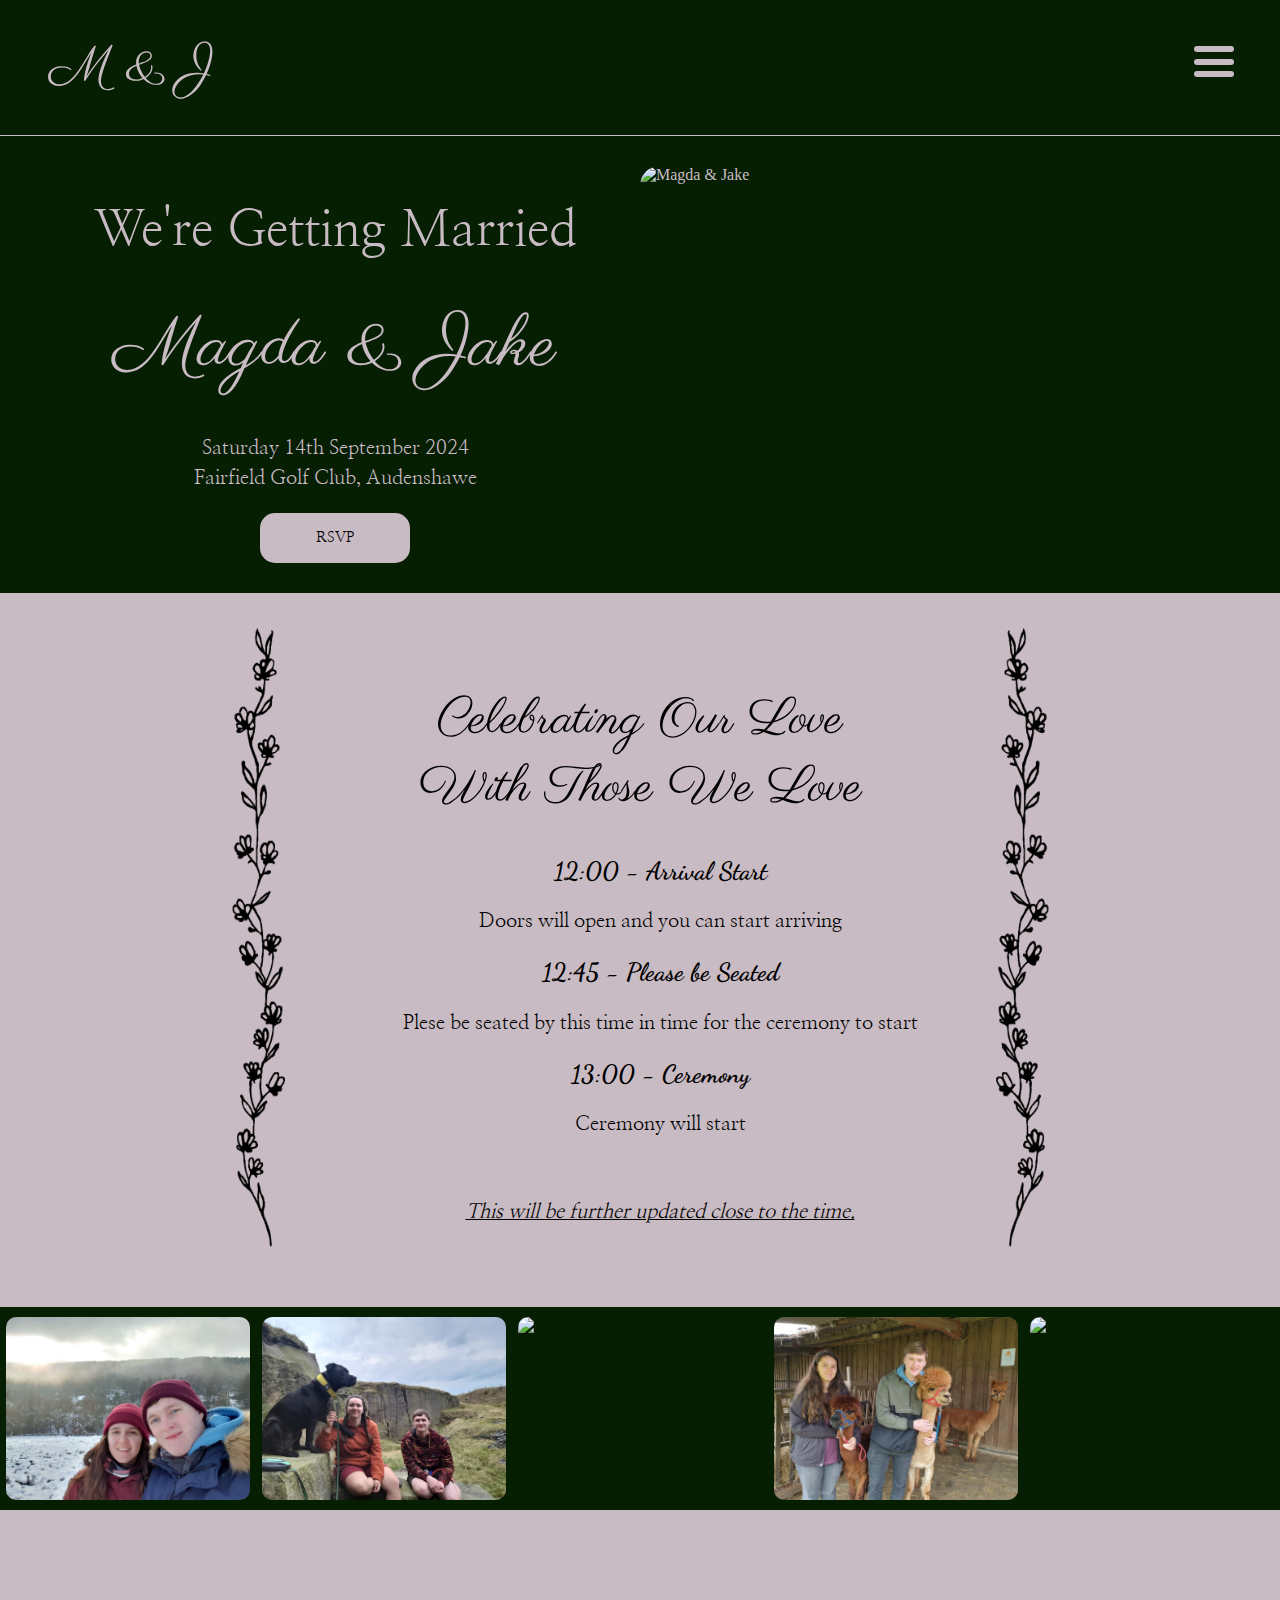
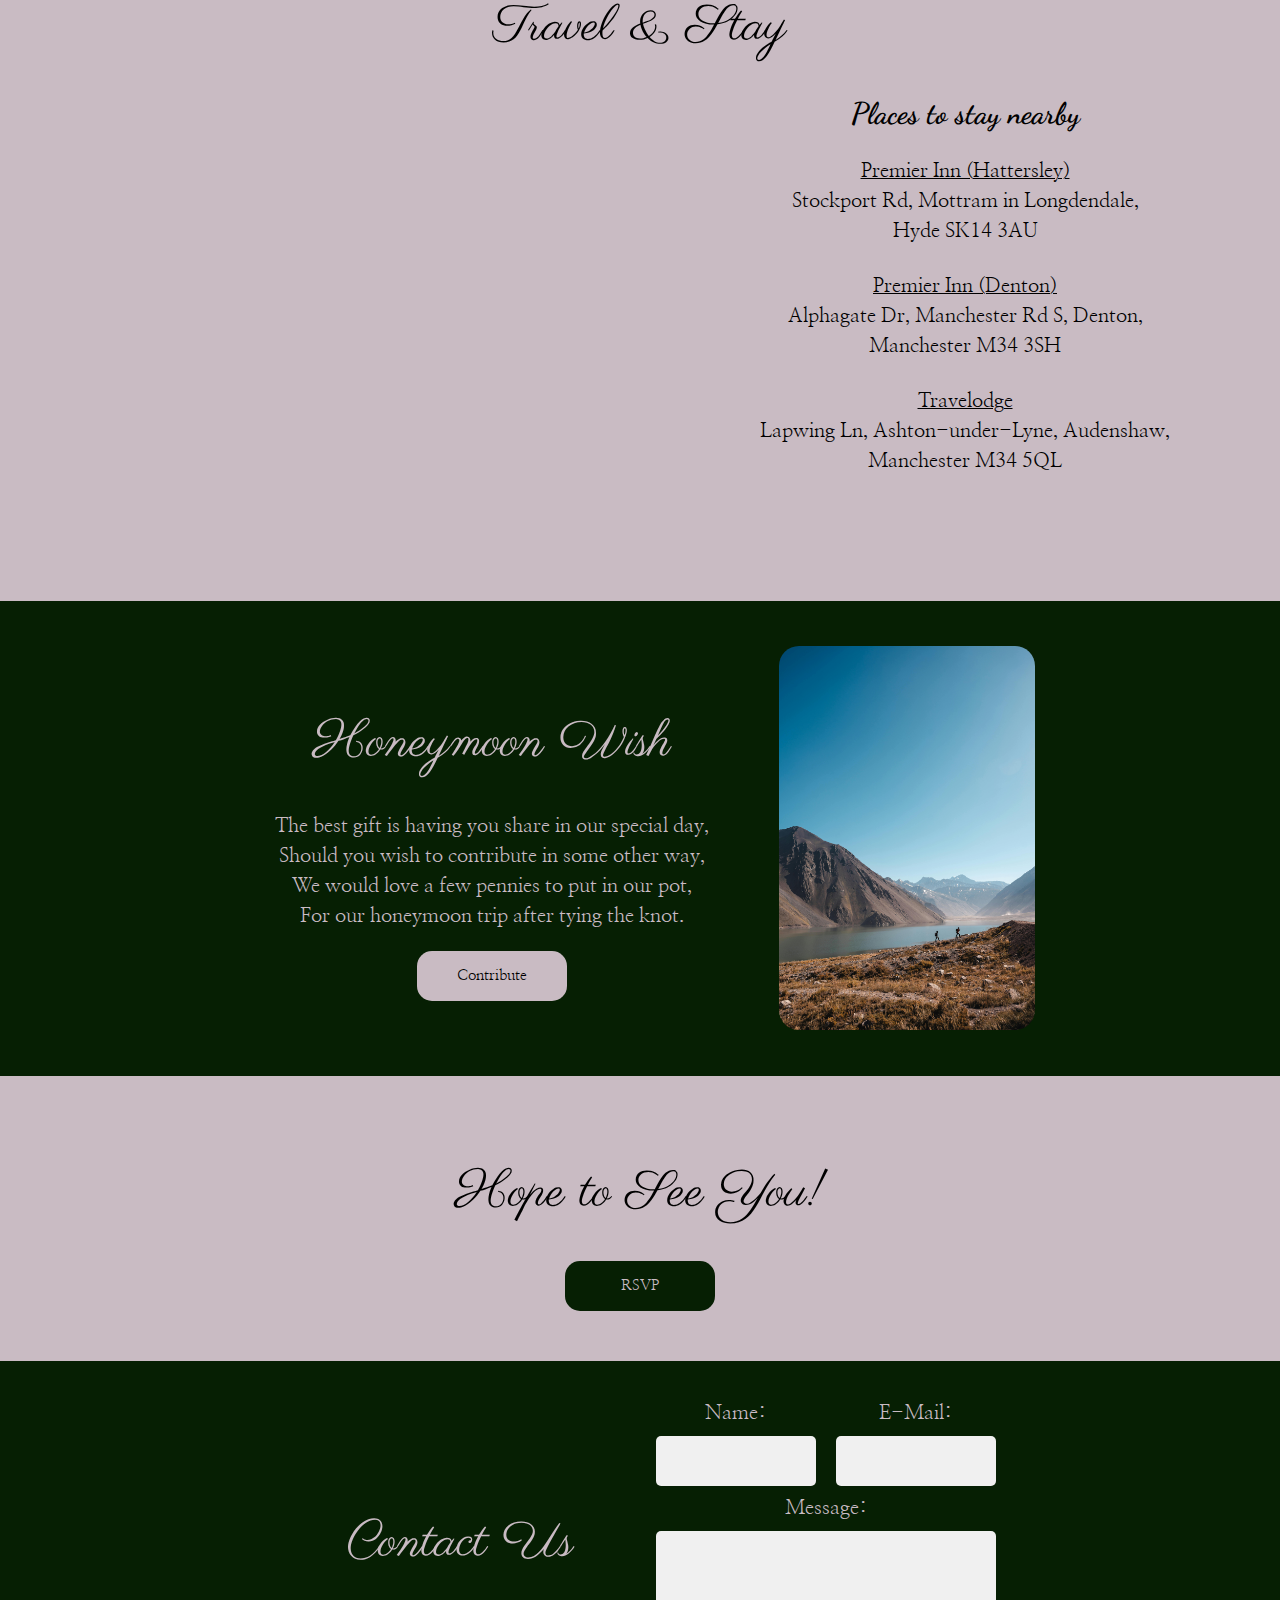
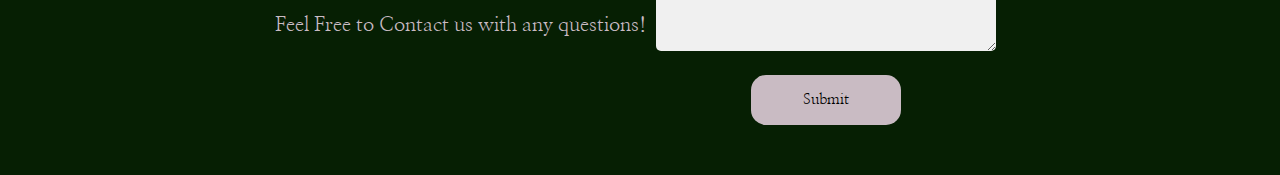
==== index.html @ 618ef354 "updates" ====
<!DOCTYPE html>
<html lang="en">
<head>
    <meta charset="UTF-8">
    <meta name="viewport" content="width=device-width, initial-scale=1.0">
    <link rel="stylesheet" href="style.css">
    <link rel="preconnect" href="https://fonts.googleapis.com">
    <link rel="preconnect" href="https://fonts.gstatic.com" crossorigin>
    <link href="https://fonts.googleapis.com/css2?family=Cinzel:wght@400..900&family=Dancing+Script:wght@400..700&family=Namdhinggo:wght@400;500;600;700;800&family=Nanum+Myeongjo&family=Parisienne&family=Satisfy&display=swap" rel="stylesheet">
    <title>M&J Wedding</title>
</head>
<body>
    <header>
        <h1>M & J</h1>
        
        <div class="menu" id="menu">
            <ul>
                <li> 
                    <a href="./rsvp.html">RSVP</a>
                </li>
                <li>
                    <a href="#OnTheDay">On The Day</a>
                </li>
                <li>
                    <a href="#honeymoon">Honeymoon</a>
                </li>
            </ul>
        </div>

        <nav>
            <div class="hamburger" id="hamburger">
                <span></span>
                <span></span>
                <span></span>
            </div> 
        </nav>

           
        
            
            
        
        
    </header>
    <main>

        <section class="intro" id="intro">
            <div>
                <h1>We're Getting Married</h1>
                <p class="name">Magda & Jake </p> 
                <p class="date">Saturday 14th September 2024<br>
                    Fairfield Golf Club, Audenshawe</p>
                <a class="btn" href="rsvp.html">
                    <button type="button">RSVP</button>
                </a>
            </div>
            <img src="photo/20231111_145725 (1).jpg" alt="Magda & Jake" />
        </section>

        <section class="OnTheDay" id="OnTheDay">
            
            <img src="./photo/Original Banner2 flip.png" alt="magda">
            
            <div class="schedule">

                <h1>
                    Celebrating Our Love<br>
                    With Those We Love
                </h1>

                <ul>
                    <li>
                        <h2>12:00 - Arrival Start</h2>
                        <p>Doors will open and you can start arriving</p>
                    </li>
                    <li>
                        <h2>12:45 - Please be Seated</h2>
                        <p>Plese be seated by this time in time for the ceremony to start</p>
                    </li>
                    <li>
                        <h2>13:00 - Ceremony</h2>
                        <p>Ceremony will start</p>
                    </li>
                    <br>
                    <li>
                        <p class="updates">This will be further updated close to the time.</p>
                    </li>
                    <!--
                    <li>
                        <h2>13:30 - Cocktail Hour</h2>
                        <p>place Holder</p>
                    </li>
                    <li>
                        <h2>15:00 - Meal</h2>
                        <p>place Holder</p>
                    </li>
                    <li>
                        <h2>18:00 - Reception</h2>
                        <p>place Holder</p>
                    </li>
                    -->
                </ul>
            </div>

            <img src="./photo/Original Banner2.png" alt="magda">
            
        </section>

        <section class="photo">
            <img src="photo/129648596_707522679951409_1939949021988917792_n.jpg">
            <img src="photo/IMG-20220911-WA0056.jpg">
            <img src="photo/20230211_144955.jpg">
            <img src="photo/116706539_978535975909165_1434733152559984177_n.jpg">
            <img src="photo/20230302_145817.jpg">
        </section>

        <section class="travel" id="travel">
            <h1>Travel & Stay</h1>

            <div class="map">
            <iframe src="https://www.google.com/maps/embed?pb=!1m18!1m12!1m3!1d2374.948780805473!2d-2.1449234229262384!3d53.46937546551049!2m3!1f0!2f0!3f0!3m2!1i1024!2i768!4f13.1!3m3!1m2!1s0x487bb696ee8b7b63%3A0x19114eab54283dfc!2sFairfield%20Golf%20club!5e0!3m2!1sen!2suk!4v1705870264368!5m2!1sen!2suk" width="600px" height="450px" style="border:0;" allowfullscreen="" loading="lazy" referrerpolicy="no-referrer-when-downgrade"></iframe>
            </div>

            <div class="stay">
                <h2>Places to stay nearby</h2>

                <p class="hotel">Premier Inn (Hattersley)</p>
                <p> 
                    Stockport Rd, Mottram in Longdendale, 
                    <br>Hyde SK14 3AU
                </p>

                <p class="hotel">Premier Inn (Denton)</p>
                <p>
                    Alphagate Dr, Manchester Rd S, Denton, 
                    <br>Manchester M34 3SH
                </p>

                <p class="hotel">Travelodge</p>
                <p>
                    Lapwing Ln, Ashton-under-Lyne, Audenshaw, 
                    <br>Manchester M34 5QL
                </p>
            </div>
        </section>

        <section class="honeymoon" id="honeymoon">
            <div>
                <h1>Honeymoon Wish</h1>
                <p>
                    The best gift is having you share in our special day,<br>

                    Should you wish to contribute in some other way,<br>
                    
                    We would love a few pennies to put in our pot,<br>
                    
                    For our honeymoon trip after tying the knot.
                </p>
                <a class="btn" href="https://prezola.com/wishlists/10293118" target="_blank">
                    <button >Contribute</button>
                </a>
            </div>

            <img src="photo/honeymoon.jpg">
        </section>

        <section class="rsvp" id="rsvp">
            <h1>Hope to See You!</h1>
            <a class="rsvp-btn" href="rsvp.html">
                <button type="button">RSVP</button>
            </a>
        </section>
    </main>
    <footer>
        <div>
            <h1>Contact Us</h1>
            <p>
                Feel Free to Contact us with any questions!
            </p>
            
        </div>
        <div class="contact">
            <form id="form">
                <div class="name-email">

                    <div>
                        <label>Name: </label>
                        <br>
                        <input class="footerInput" type="text" id="name" name="Name">
                    </div>
                    
                    <div>
                        <label>E-Mail: </label>
                        <br>
                        <input class="footerInput" type="text" id="email" name="E-Mail">
                    </div>
                    
                </div>
                
                <div class="message">
                    <label>Message: </label>
                    <br>
                    <textarea id="questions" name="Questions"></textarea>
                </div>

                <div class="footer-submit">
                    <input class="submit" type="submit" value="Submit" id="submit" />
                </div>

            </form>
        </div>
        
    </footer>

    <script src="./main.js"></script>

    

</body>
</html>
---- style.css ----
html {
    background-color: #061F03;
    color: #c9bbc3;
}

body {
    flex-direction: column;
    margin: 0;
}

h1 {
    font-size: 50px;
    font-family:  "Parisienne", cursive;
    font-weight: 400;
    font-style: normal;
}


h2 {
    font-size: 25px;
    font-family: "Dancing Script", cursive;
    font-optical-sizing: auto;
    font-weight: <weight>;
    font-style: normal;
}

p, label {
    font-size: 20px;
    font-family: "Nanum Myeongjo", serif;
    font-weight: 400;
    font-style: normal;
}

p {
    line-height: 30px;
}

/* ~~~~~~ Button ~~~~~~ */

.btn button, .submit:link {
    background-color: #c9bbc3;
    color: black;
    font-size: 15px;
    padding: 10px 30px;
    border-radius: 15px;
    border: none;
    width: 150px;
    height: 50px;
    font-family: "Nanum Myeongjo", serif;
    font-weight: 400;
    font-style: normal;
    
}

.btn button:hover, .submit:hover {
    padding: 13px 33px;
    font-size: 18px;
    border:1px solid #c9bbc3;
    background-color: #061F03;
    color: #c9bbc3;
    font-weight: bold;
}

.submit {
    font-family: "Nanum Myeongjo", serif;
    font-weight: 400;
    font-style: normal;
    font-size: 15px;
}

.btn button:active, .submit:active {
    font-size: 15px;
    border: 2px solid #c9bbc3;
}

.rsvp-btn button {
    background-color: #061F03;
    color: #c9bbc3;
    font-size: 15px;
    padding: 10px 30px;
    border-radius: 15px;
    border: none;
    width: 150px;
    height: 50px;
    font-family: "Nanum Myeongjo", serif;
    font-weight: 400;
    font-style: normal;
}

.rsvp-btn button:hover {
    padding: 13px 33px;
    font-size: 18px;
    border:1px solid #061F03;
    background-color: #c9bbc3;
    color: #061F03;
    font-weight: bold;
}

.rsvp-btn button:active {
    font-size: 15px;
    border: 2px solid #061F03;
}


.sub {
    text-align: center;
    font-size: 15px;
    font-family: "Nanum Myeongjo", serif;
    font-weight: 400;
    font-style: normal;
}

.submit {
    background-color: #c9bbc3;
    border-radius: 15px;
   
}


/* ~~~~~~ nav bar ~~~~~~*/

header {
    display: flex;
    justify-content: space-between;
    align-items: baseline;
    border-bottom: 1px solid #c9bbc3;
}

header h1 {
   text-align: left; 
   padding-left: 50px;
   font-family:  "Parisienne", cursive;
   font-weight: 400;
   font-style: normal;
}

.menu {
    background-color: #c9bbc3;
    border: 1px solid #061F03;
    height: 100%;
    width: 100%;
    max-width: 350px;
    position: fixed;
    top: 0;
    right: -450px;
    display: flex;
    flex-direction: column;
    justify-content: center;
    align-items: center;
    text-align: center;
    transition: 0.3s;
}

.menu a {
    text-decoration: none;
    color: #061F03;
    line-height: 50px;
    font-size: 20px;
}

.menu a:hover{
    font-size: 30px;
}

.menu a:active{
    font-size: 30px;
    color: #16700c;
}

.menu.active {
    right: 0;
}

nav {
    padding: 1rem;
    display: flex;
    background-color: #061F03;
}

.hamburger {
    height: 50px;
    width: 40px;
    
    position: relative;
    margin-right: 30px;
}

.hamburger span {
    height: 6px;
    width: 100%;
    background-color: #c9bbc3;
    border-radius: 25px;
    position: absolute;
    top: 50%;
    left: 50%;
    transform: translate(-50%, -50%);
    transition: 0.3s;
    margin-top: 7px;
}

.hamburger span:nth-child(1) {
    top: 25%;
}

.hamburger span:nth-child(3) {
    top: 75%;
}

.hamburger.active span:nth-child(1) {
    top: 50%;
    transform: translate(-50%, -50%) rotate(45deg);
    background-color: #061F03;
}

.hamburger.active span:nth-child(2) {
    opacity: 0;
}

.hamburger.active span:nth-child(3) {
    top: 50%;
    transform: translate(-50%, -50%) rotate(-45deg);
    background-color: #061F03;
}



/* ~~~~~~ Intro ~~~~~~ */

.intro {
    display: flex;
    justify-content: flex-start;
    flex-direction: row;
    flex-wrap: wrap;
    margin: auto;
    padding: 30px;   
}

.intro div{
    margin: auto;
    align-items: center;
    font-family: "Namdhinggo", serif;
  font-weight: 400;
  font-style: normal;
}

.intro h1 {
    text-align: center;
    font-family: "Nanum Myeongjo", serif;
    font-weight: 400;
    font-style: normal;
}

.name {
    font-size: 70px;
    text-align: center;
    font-family:  "Parisienne", cursive;
    font-weight: 400;
    font-style: normal;
}

.intro .date {
    text-align: center;
    font-size: 20px;
}

.intro button {
    margin: 0 auto;
    display: block;
    
}

.intro a {
    text-decoration: none;
}

.intro img {
    width: 50%;
    float: right;
    border-radius: 20px;
}

@media only screen and (max-width: 1100px) {
    .intro h1 {
        font-size: 25px;
    }

    .name {
        font-size: 40px;
    }

    .intro button {
        margin: 0 auto;
        display: block;
    }

    .intro img {
        margin-top: 30px ;
        width: 100%;
        height: auto;
    }
}

/* ~~~~~~ On the day ~~~~~~*/



.OnTheDay {
    background-color:#c9bbc3; 
    color: black;
    justify-content: center;
    display: flex;  
    flex-direction: row;
    flex-wrap: wrap;
    padding: 30px;
}

.schedule{
    padding: 30px;
    text-align: center;
    
}

.OnTheDay img{
    text-align: center;
    width: 5%;
    height: auto;
    Margin: 0px 40px;
}


.schedule ul{
    list-style-type: none;
}

.updates {
    font-style: italic;
    text-decoration: underline 1px;
}

@media only screen and (max-width: 1100px) {
    .OnTheDay {
        justify-content: center;
    }

    .OnTheDay h1 {
        font-size: 30px;
        text-align: center; 
    }

    .schedule h2 {
        font-size: 20px;
    }
    
    .OnTheDay img {
        width: 50%;
        height: auto;
        margin: 0 auto;
        display: block;
    }
}

/* ~~~~~~ Photos ~~~~~~*/
.photo {
    justify-content: space-around;
    display: flex;
    flex-direction: row;
}

.photo img {
    width: 19%;
    margin: 10px 0px;
    border-radius: 10px;
}

/* ~~~~~~ Travel & Stay ~~~~~~*/

.travel {
    justify-content: center;
    display: flex;
    flex-direction: row;
    flex-wrap: wrap;
    background-color: #c9bbc3;
    color: black;
    padding: 50px 50px 100px 50px;
    text-align: center;
}

.travel h1 {
    width: 100%;
}

.travel h2 {
    font-size: 30px;
    align-items: center;
    margin: 0px 0px 25px 0px;
}

.travel p {
    margin: 0px 0px 25px 0px;
}

p.hotel {
    text-decoration: underline 1px;
    margin: 20px 0px 0px 0px;
}

.travel iframe {
    height: 100%;
    margin-right: 50px;
    border-radius: 20px;
}

@media only screen and (max-width: 700px) {
    .travel h1{
        font-size: 30px;
    }
    
    .travel iframe {
        width: 250px;
        height: 250px;
        margin: 0 auto;
        display: block;
    }
}

/* ~~~~~~ Honeymoon ~~~~~~*/

.honeymoon {
    justify-content: center;
    display: flex;
    flex-direction: row;
    flex-wrap: wrap;
    align-items: center;
    padding: 25px 0px;
}

.honeymoon div{ 
    text-align: center;
    margin: 50px;
}

.honeymoon img {
    align-items: center;
    width:20%; 
    margin: 10px 20px;
    border-radius: 20px;
}

@media only screen and (max-width: 700px) {
    .honeymoon div {
        margin: 25px;
    }
    
    .honeymoon h1{
        font-size: 30px;
    }

    .honeymoon p {
        font-size: 16px;
    }

    .honeymoon img {
        margin: 0 auto;
        display: block;
        width: 50%;
        margin-bottom: 20px;
    }
}


/* ~~~~~~ RSVP ~~~~~~*/

.rsvp {
    background-color:#c9bbc3;
    color: black;
    padding: 50px;
    text-align: center; 
}

@media only screen and (max-width: 700px){
    .rsvp h1 {
        font-size: 30px;
    }
}

/* ~~~~~~ Footer ~~~~~~ */

 footer {
    justify-content: center;
    display: flex;
    flex-direction: row;
    flex-wrap: wrap;
    align-items: center;
    margin: 30px;
    padding: 10px;
    text-align: center;
 }

.name-email {
    justify-content: center;
    display: flex;
    flex-direction: row;
    flex-wrap: wrap;
    align-items: center;   
}


#name, #email {
    
    padding: 0px 0px 0px 10px;
}

#questions {
    width: 320px;
    height: 100px;
}

 .rsvp-footer {
    border-top: 1px solid #c9bbc3;
    margin-top: 20px;
 }
/* ~~~~~~~~~~~~~~~ RSVP Page ~~~~~~~~~~~~~~~ */

.rsvp-page {
    justify-content: center;
    display: flex;
    align-items: center;
}

.home {
    text-decoration: none;
    color: #c9bbc3;
    font-size: 30px;
    margin-right: 60px;
    font-family: "Nanum Myeongjo", serif;
    font-weight: 400;
    font-style: normal;
}

.home:hover {
    color: #c9bbc3;
    font-size: 33px;
    font-weight: bold;
}

.home:active {
    color: #c59eb4;
    font-size: 33px;
}

.rsvp-form {
    justify-content: center;
    display: flex;
    align-items: center;
    text-align: center;
}

label {
    margin: 10px;
}

input, select, textarea {
    background-color: #f0f0f0;
    color: black;
    padding: 0px 10px;
    border-radius: 5px;
    border: none;
    margin: 10px;
    width: 150px;
    height: 50px;
}

textarea {
    padding: 10px 10px;
}

.input, textarea {
    width: 200px;
}

@media only screen and (max-width: 700px) {
    .rsvp-page {
        text-align: center;
    }

    .rsvp-form {
        text-align: center;
    }
}
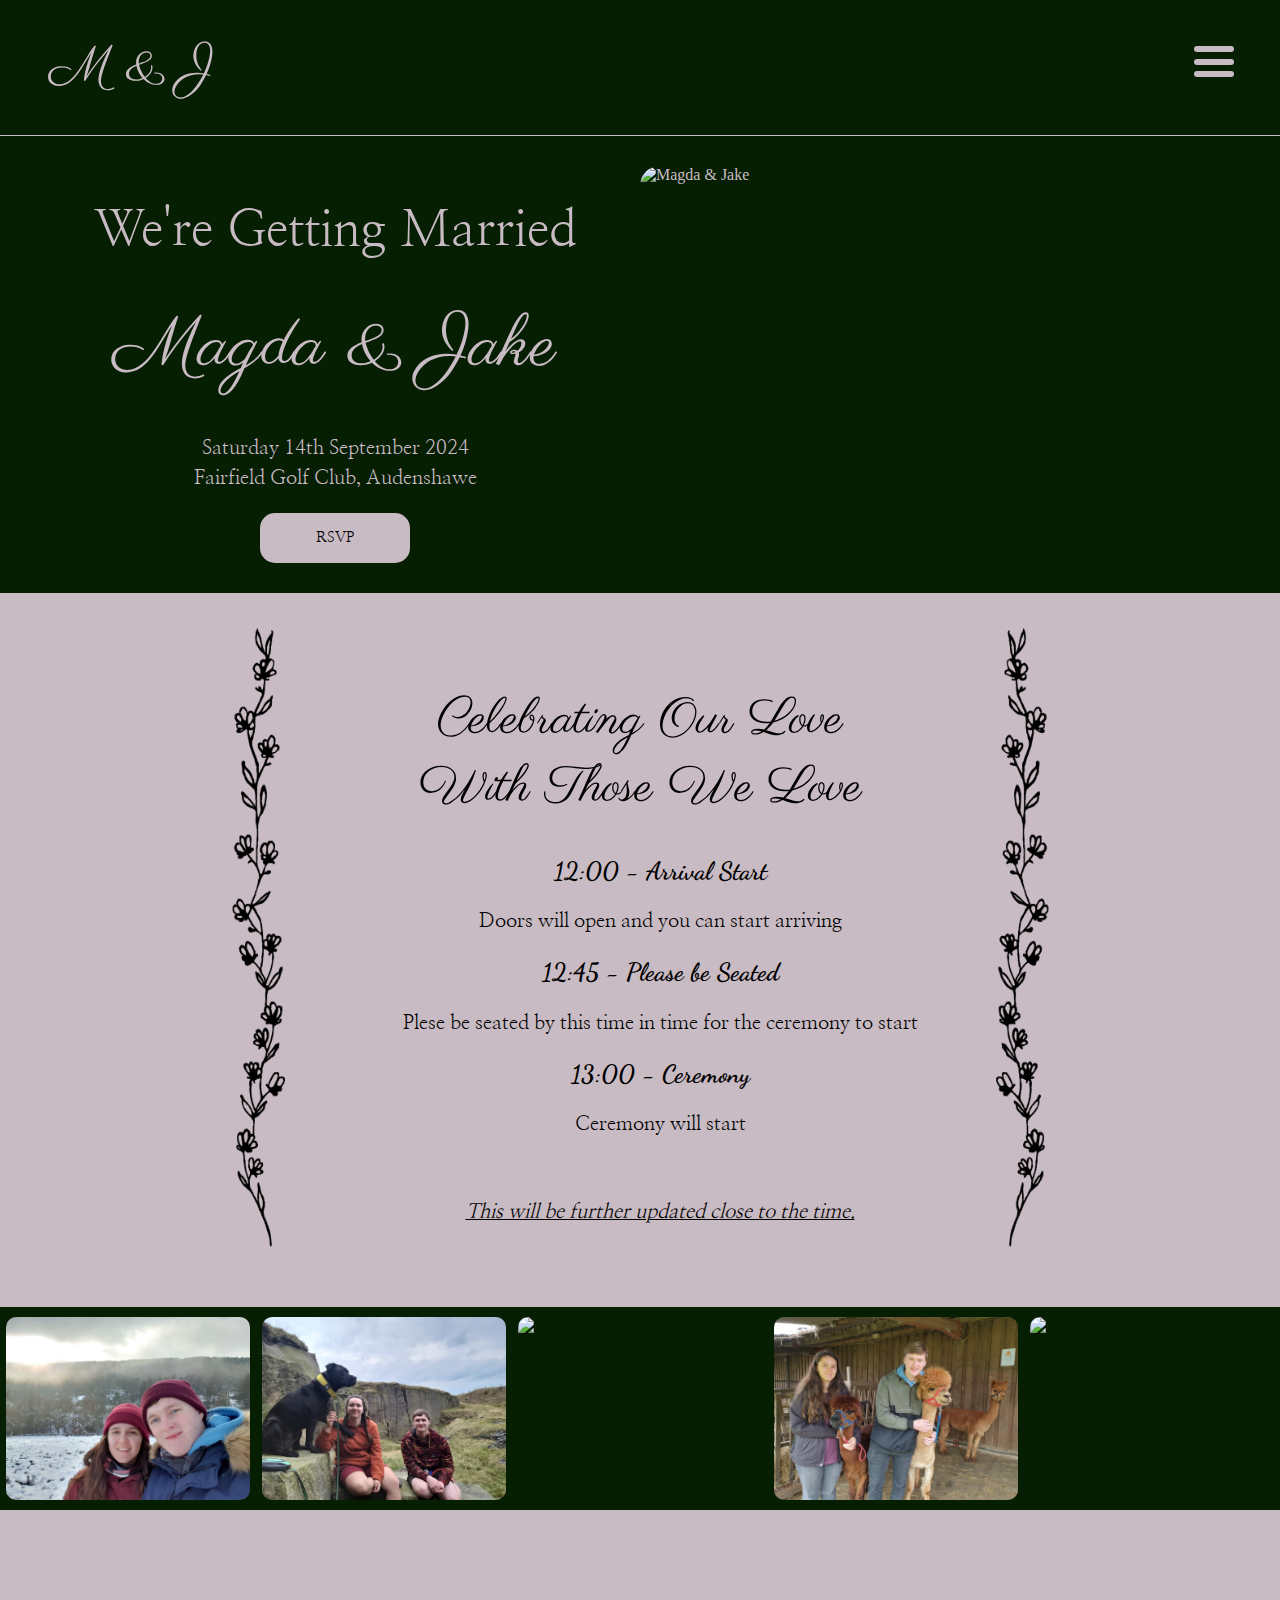
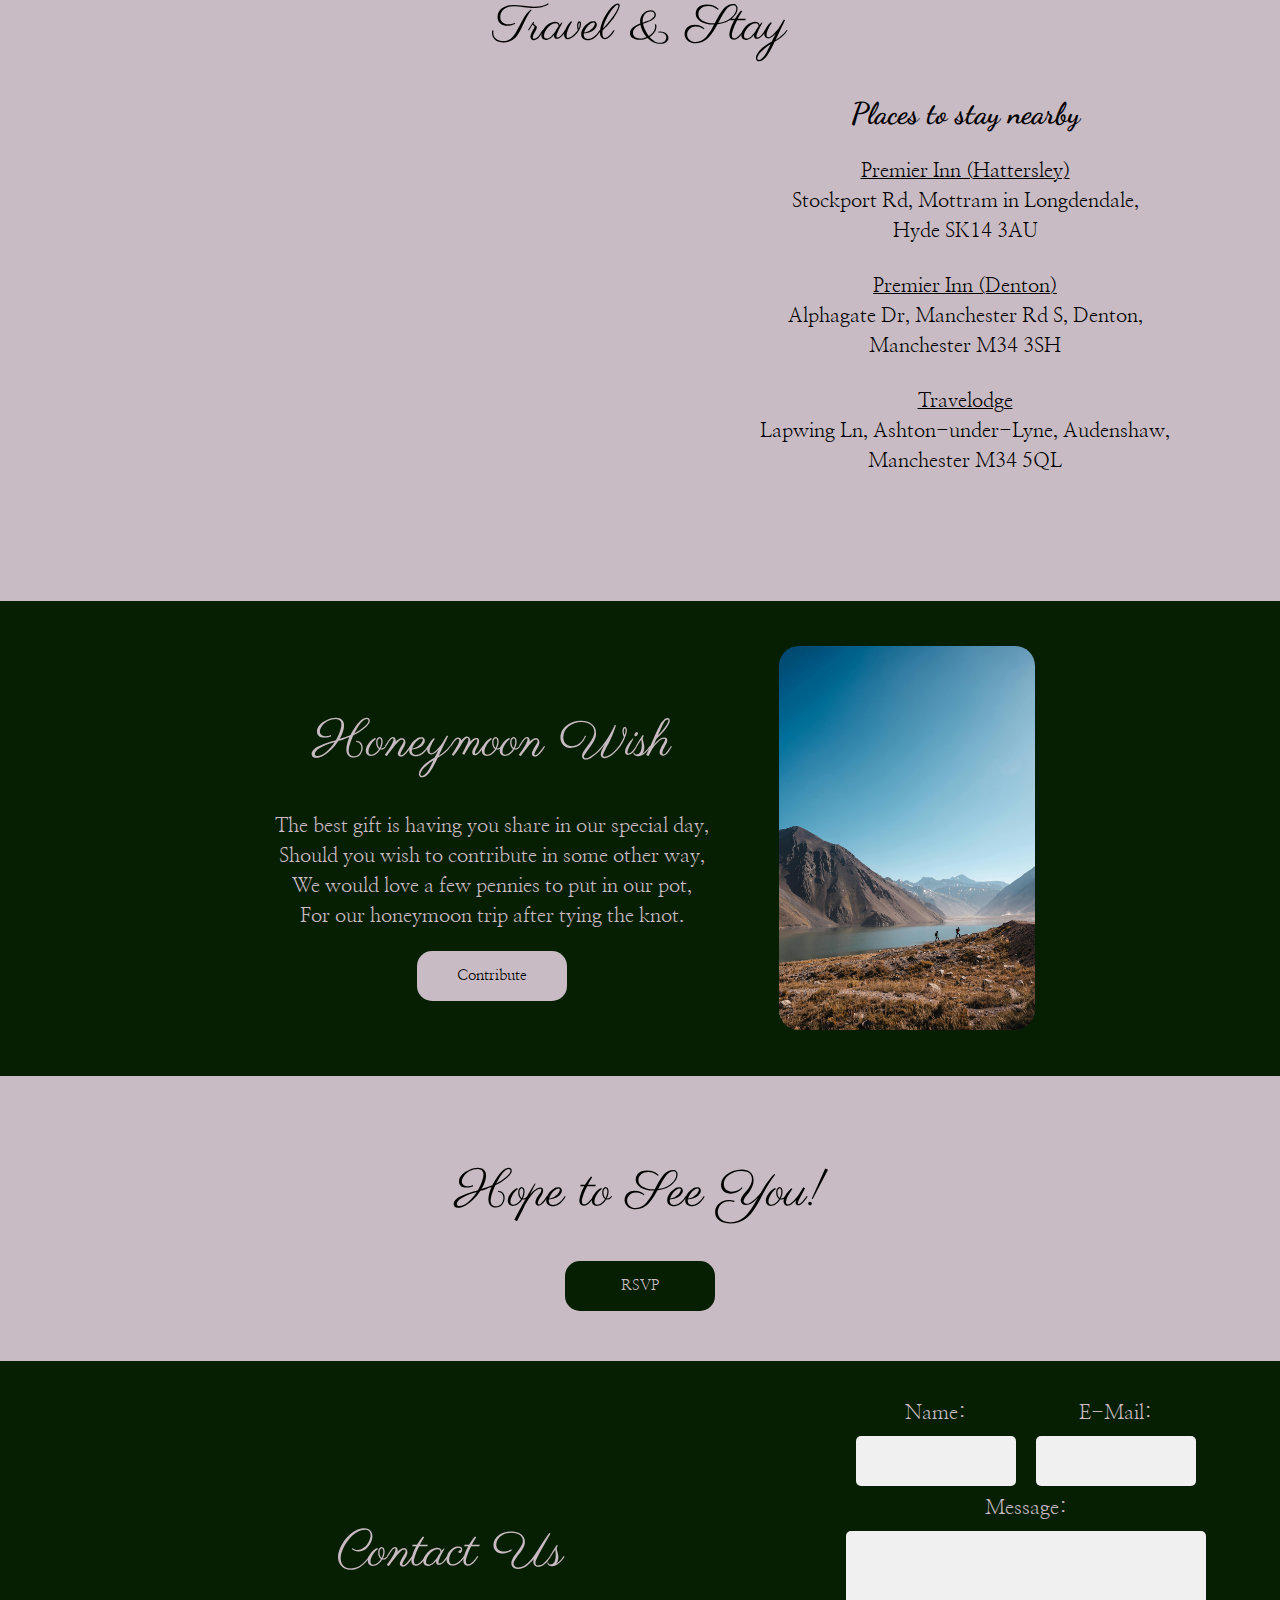
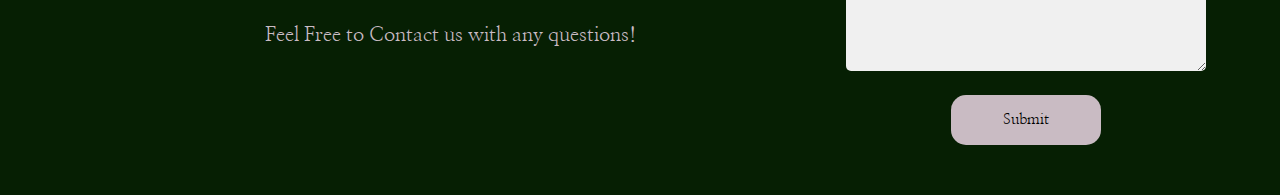
==== commit 81d621e6: "update" ====
--- a/index.html
+++ b/index.html
@@ -59,7 +59,7 @@
 
         <section class="OnTheDay" id="OnTheDay">
             
-            <img src="./photo/Original Banner2 flip.png" alt="magda">
+            <img src="./photo/Original Banner2 flip.png" alt="magda" class="left">
             
             <div class="schedule">
 
@@ -102,16 +102,16 @@
                 </ul>
             </div>
 
-            <img src="./photo/Original Banner2.png" alt="magda">
+            <img src="./photo/Original Banner2.png" alt="magda" class="right">
             
         </section>
 
         <section class="photo">
-            <img src="photo/129648596_707522679951409_1939949021988917792_n.jpg">
-            <img src="photo/IMG-20220911-WA0056.jpg">
-            <img src="photo/20230211_144955.jpg">
-            <img src="photo/116706539_978535975909165_1434733152559984177_n.jpg">
-            <img src="photo/20230302_145817.jpg">
+            <img class="one" src="photo/129648596_707522679951409_1939949021988917792_n.jpg">
+            <img class="two" src="photo/IMG-20220911-WA0056.jpg">
+            <img class="three" src="photo/20230211_144955.jpg">
+            <img class="four" src="photo/116706539_978535975909165_1434733152559984177_n.jpg">
+            <img class="five" src="photo/20230302_145817.jpg">
         </section>
 
         <section class="travel" id="travel">
@@ -172,7 +172,7 @@
         </section>
     </main>
     <footer>
-        <div>
+        <div class="ms-questions">
             <h1>Contact Us</h1>
             <p>
                 Feel Free to Contact us with any questions!
--- a/style.css
+++ b/style.css
@@ -222,7 +222,11 @@
     background-color: #061F03;
 }
 
-
+@media only screen and (max-width: 700px){
+    header h1{
+        font-size: 30px;
+    }
+}
 
 /* ~~~~~~ Intro ~~~~~~ */
 
@@ -297,6 +301,8 @@
         margin-top: 30px ;
         width: 100%;
         height: auto;
+        text-align: center;
+        align-items: center;
     }
 }
 
@@ -350,12 +356,29 @@
     .schedule h2 {
         font-size: 20px;
     }
+
+    .schedule {
+        width: 300px;
+    }
     
     .OnTheDay img {
-        width: 50%;
-        height: auto;
-        margin: 0 auto;
-        display: block;
+        width: 5%;
+        
+    }
+}
+
+@media only screen and (max-width: 800px) {
+    .OnTheDay {
+        justify-content: center;
+    }
+
+    .schedule ul{
+        padding: 0px;
+        
+    }
+
+    .OnTheDay img{
+        display: none;
     }
 }
 
@@ -370,6 +393,16 @@
     width: 19%;
     margin: 10px 0px;
     border-radius: 10px;
+}
+
+@media only screen and (max-width: 700px){
+    img.one, img.four {
+        display: none;
+    }
+
+    .photo img {
+        width: 30%;
+    }
 }
 
 /* ~~~~~~ Travel & Stay ~~~~~~*/
@@ -420,6 +453,7 @@
         height: 250px;
         margin: 0 auto;
         display: block;
+        padding-bottom: 20px;
     }
 }
 
@@ -496,6 +530,10 @@
     text-align: center;
  }
 
+ .ms-questions {
+    padding: 20px 200px;
+ }
+
 .name-email {
     justify-content: center;
     display: flex;
@@ -504,7 +542,6 @@
     align-items: center;   
 }
 
-
 #name, #email {
     
     padding: 0px 0px 0px 10px;
@@ -513,12 +550,29 @@
 #questions {
     width: 320px;
     height: 100px;
-}
-
- .rsvp-footer {
-    border-top: 1px solid #c9bbc3;
-    margin-top: 20px;
- }
+    padding: 20px;
+}
+
+@media only screen and (max-width: 700px) {
+    footer h1{
+        font-size: 40px;
+    }
+
+    .ms-questions {
+        padding: 0px 0px;
+     }
+
+    #footerInput{
+        width: 50%;
+    }
+
+    #questions {
+        width: 60%;
+        
+    }
+}
+
+
 /* ~~~~~~~~~~~~~~~ RSVP Page ~~~~~~~~~~~~~~~ */
 
 .rsvp-page {
@@ -578,6 +632,20 @@
     width: 200px;
 }
 
+.rsvp-footer {
+    border-top: 1px solid #c9bbc3;
+    margin: 20px 0px 0px 0px;
+    width: 100%;
+ }
+
+ .rsvp-footer p {
+    padding-top: 10px;
+    font-family: "Parisienne", cursive;
+    font-weight: 400;
+    font-style: normal;
+    font-size: 30px;
+ }
+
 @media only screen and (max-width: 700px) {
     .rsvp-page {
         text-align: center;
@@ -586,4 +654,8 @@
     .rsvp-form {
         text-align: center;
     }
-}
+
+    .rsvp-footer p{
+        font-size: 20px;
+    }
+}
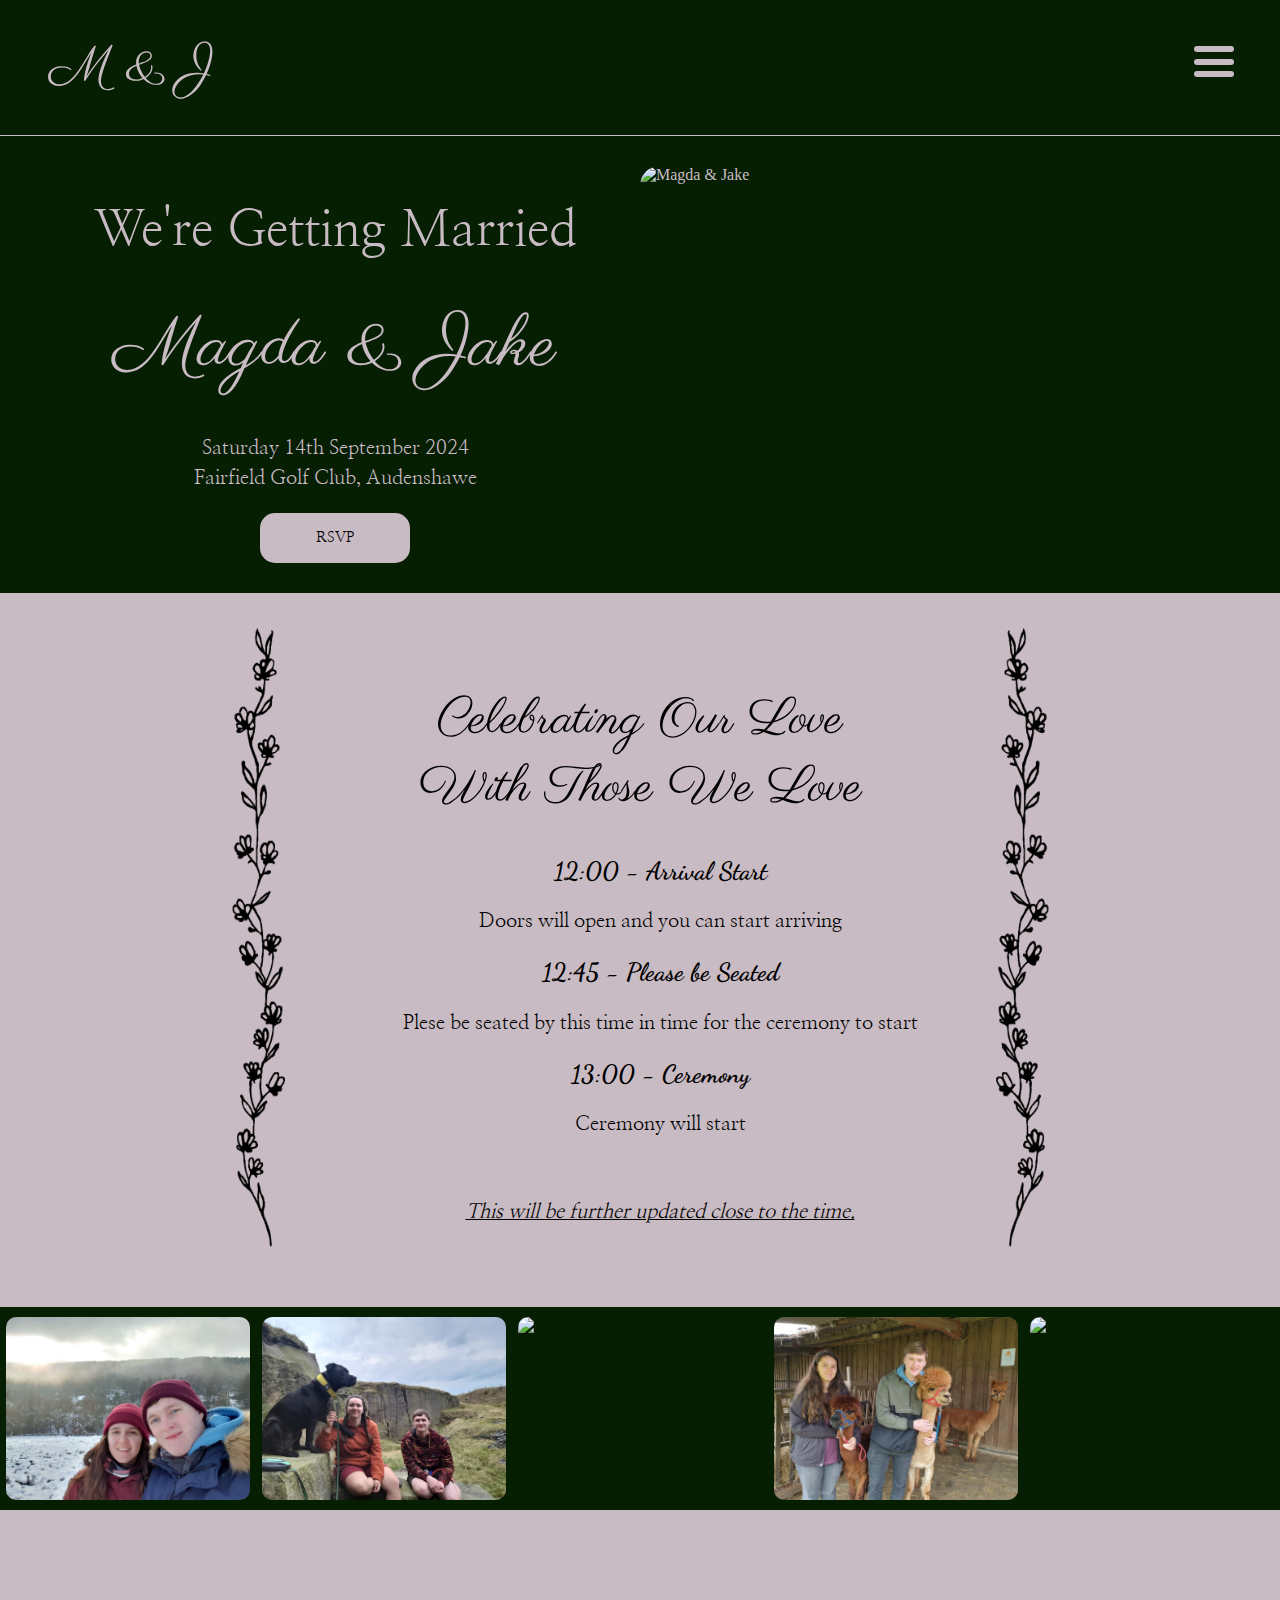
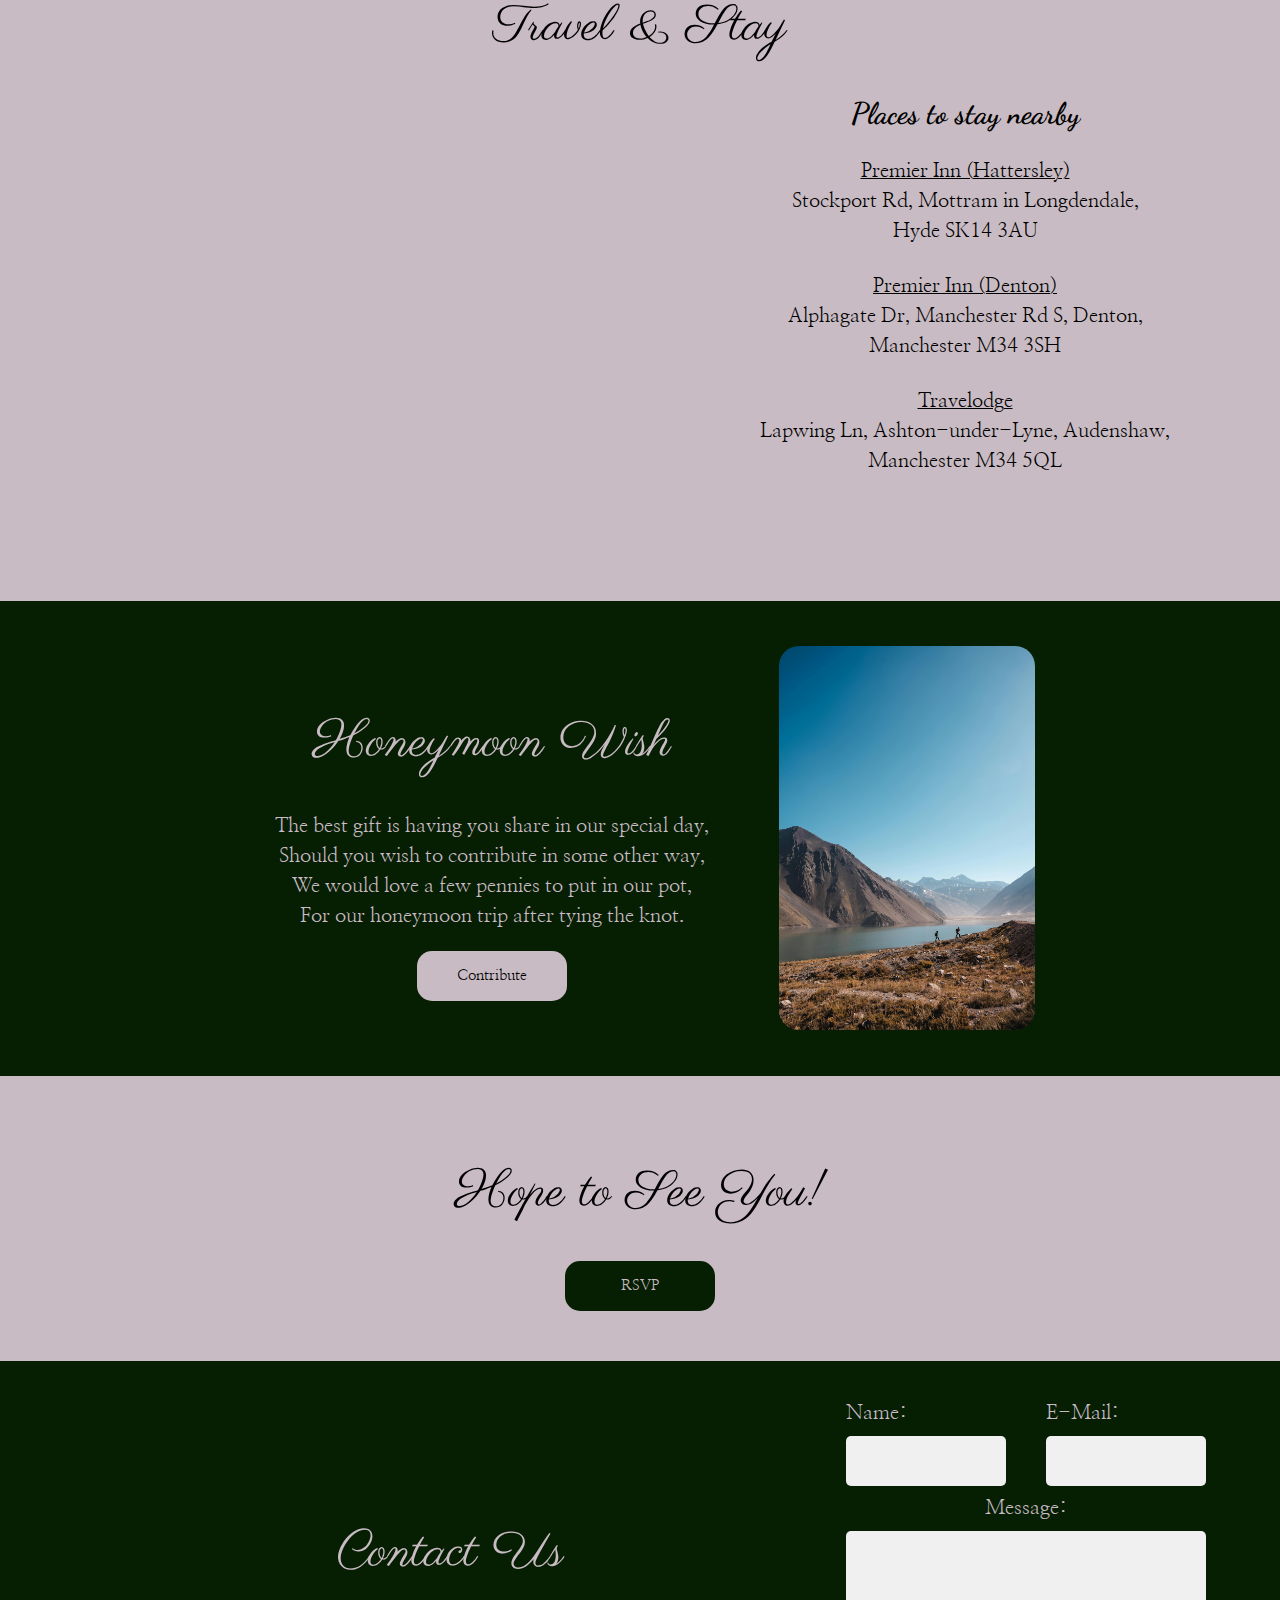
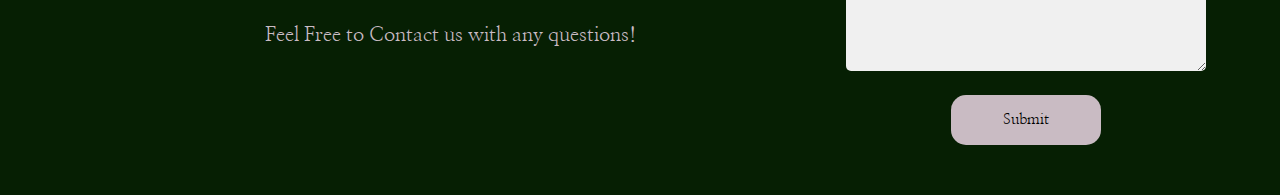
==== commit 2731e0a5: "update" ====
--- a/index.html
+++ b/index.html
@@ -180,19 +180,19 @@
             
         </div>
         <div class="contact">
-            <form id="form">
+            <form id="msForm">
                 <div class="name-email">
 
                     <div>
                         <label>Name: </label>
                         <br>
-                        <input class="footerInput" type="text" id="name" name="Name">
+                        <input class="footerInput" type="text" id="name" name="name">
                     </div>
                     
                     <div>
                         <label>E-Mail: </label>
                         <br>
-                        <input class="footerInput" type="text" id="email" name="E-Mail">
+                        <input class="footerInput" type="text" id="email" name="email">
                     </div>
                     
                 </div>
@@ -200,7 +200,7 @@
                 <div class="message">
                     <label>Message: </label>
                     <br>
-                    <textarea id="questions" name="Questions"></textarea>
+                    <textarea id="questions" name="questions"></textarea>
                 </div>
 
                 <div class="footer-submit">
@@ -214,7 +214,26 @@
 
     <script src="./main.js"></script>
 
-    
+    <script>
+        const form = document.querySelector("#msForm");
+    const submitButton = document.querySelector("#submit");
+    const scriptURL = 'https://script.google.com/macros/s/AKfycbz9Xsz0XbLiVTZQ4O8AxRZ_pymUg_i3AGpv83C7JuIaYPchqebOAFpnmpMdYKfyYKqbXg/exec';
+    form.addEventListener('submit', e => {
+        submitButton.disabled = true;
+        e.preventDefault();
+        let requestBody = new FormData(form);
+        fetch(scriptURL, { method: 'POST', body: requestBody })
+            .then(response => response.text())  
+            .then(data => {
+                alert('Success!', data);
+                submitButton.disabled = false;
+            })
+            .catch(error => {
+                alert('Error!', error.message);
+                submitButton.disabled = false;
+            });
+    });
+    </script>
 
 </body>
 </html>
--- a/style.css
+++ b/style.css
@@ -532,18 +532,21 @@
 
  .ms-questions {
     padding: 20px 200px;
+    
  }
 
 .name-email {
-    justify-content: center;
+    justify-content: space-between;
     display: flex;
     flex-direction: row;
     flex-wrap: wrap;
-    align-items: center;   
-}
+    align-items: center; 
+    text-align: left;  
+}
+
+
 
 #name, #email {
-    
     padding: 0px 0px 0px 10px;
 }
 
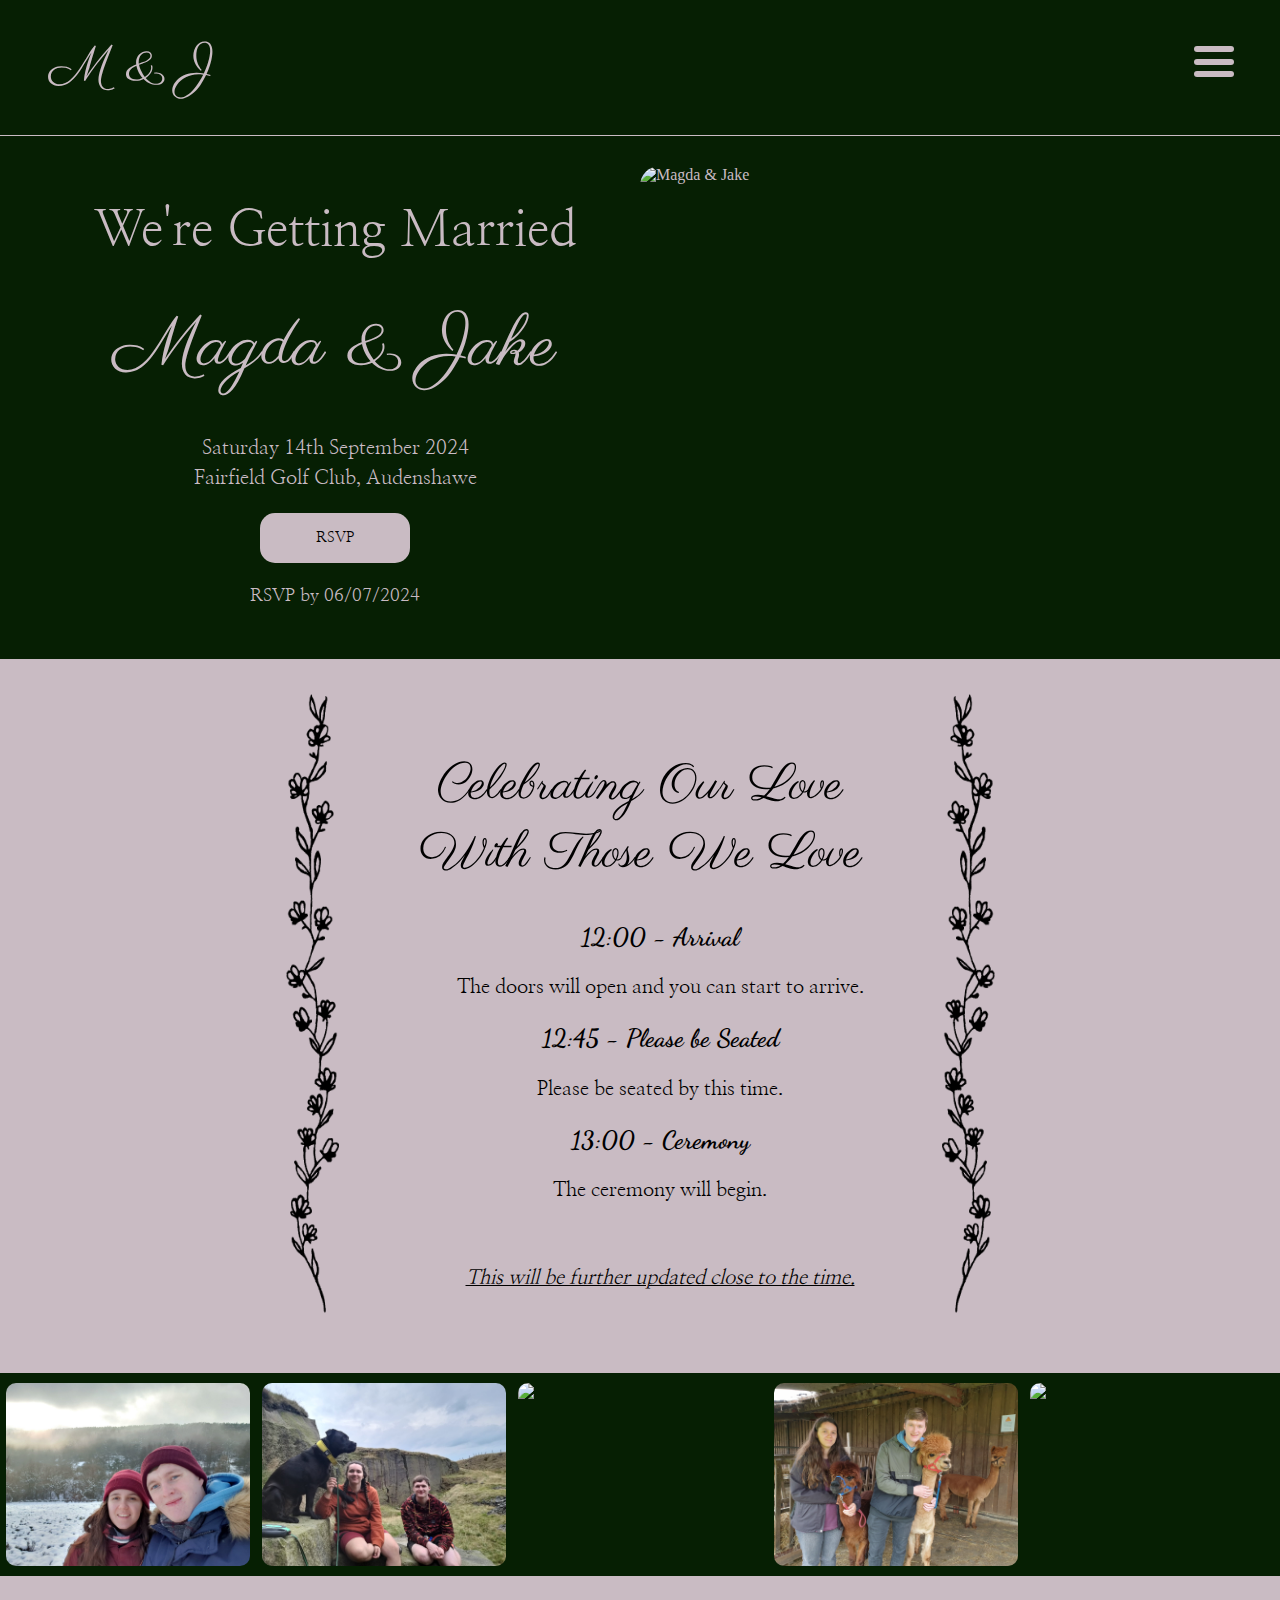
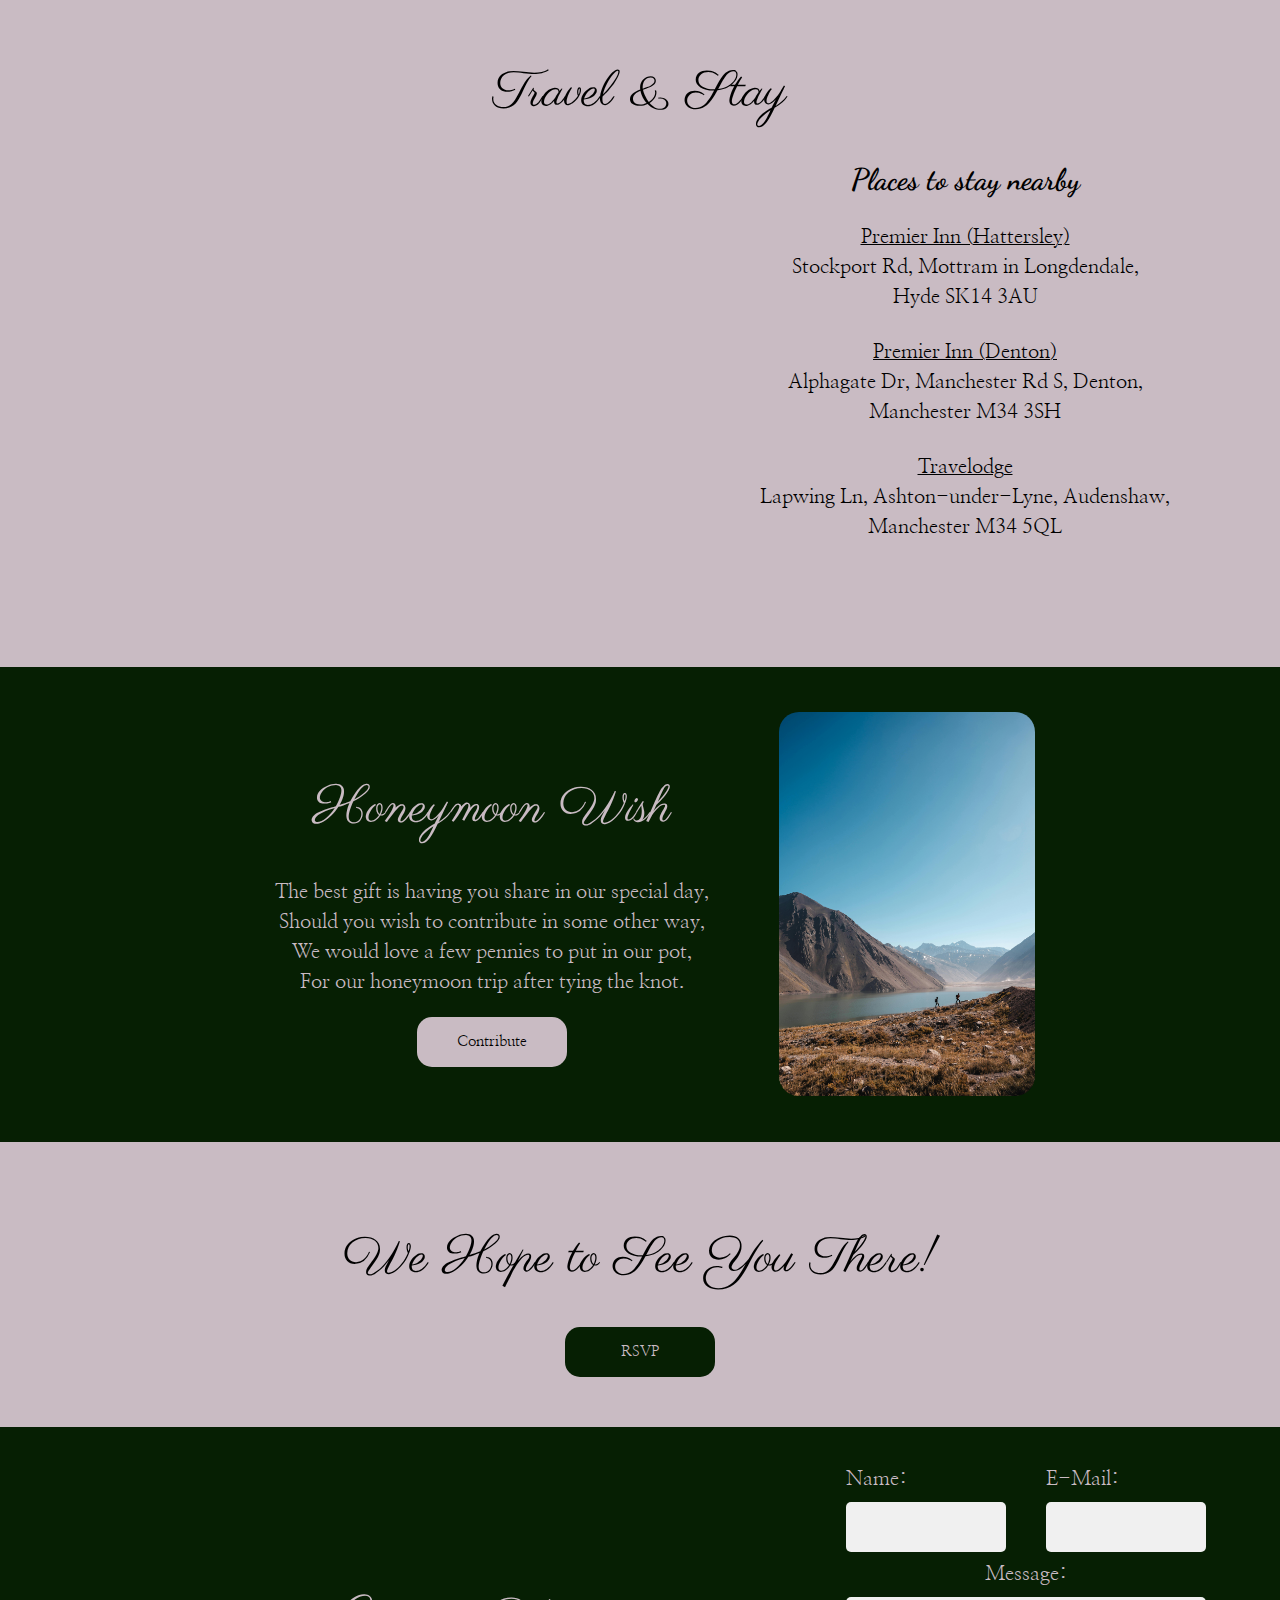
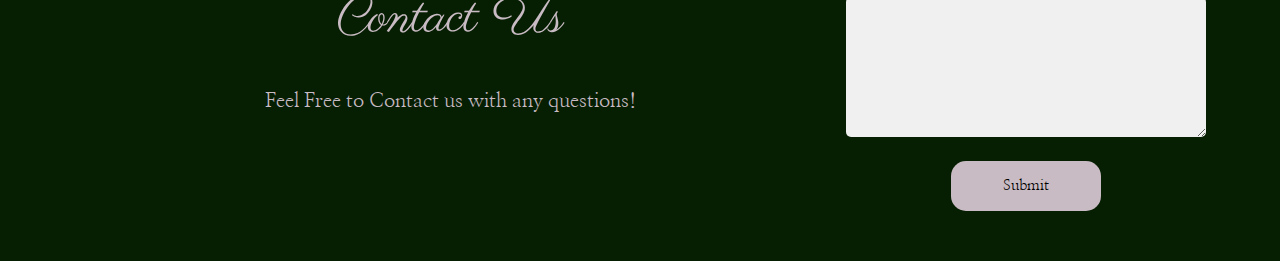
==== commit 4ed29d31: "favicon" ====
--- a/index.html
+++ b/index.html
@@ -8,6 +8,7 @@
     <link rel="preconnect" href="https://fonts.gstatic.com" crossorigin>
     <link href="https://fonts.googleapis.com/css2?family=Cinzel:wght@400..900&family=Dancing+Script:wght@400..700&family=Namdhinggo:wght@400;500;600;700;800&family=Nanum+Myeongjo&family=Parisienne&family=Satisfy&display=swap" rel="stylesheet">
     <title>M&J Wedding</title>
+    <link rel="icon" type="image/x-icon" href="./photo/favicon.PNG">
 </head>
 <body>
     <header>
@@ -53,6 +54,7 @@
                 <a class="btn" href="rsvp.html">
                     <button type="button">RSVP</button>
                 </a>
+                <p class="rsvp-date">RSVP by 06/07/2024</p>
             </div>
             <img src="photo/20231111_145725 (1).jpg" alt="Magda & Jake" />
         </section>
@@ -70,16 +72,16 @@
 
                 <ul>
                     <li>
-                        <h2>12:00 - Arrival Start</h2>
-                        <p>Doors will open and you can start arriving</p>
+                        <h2>12:00 - Arrival</h2>
+                        <p>The doors will open and you can start to arrive.</p>
                     </li>
                     <li>
                         <h2>12:45 - Please be Seated</h2>
-                        <p>Plese be seated by this time in time for the ceremony to start</p>
+                        <p>Please be seated by this time.</p>
                     </li>
                     <li>
                         <h2>13:00 - Ceremony</h2>
-                        <p>Ceremony will start</p>
+                        <p>The ceremony will begin.</p>
                     </li>
                     <br>
                     <li>
@@ -165,11 +167,15 @@
         </section>
 
         <section class="rsvp" id="rsvp">
-            <h1>Hope to See You!</h1>
+            <h1>We Hope to See You There!</h1>
             <a class="rsvp-btn" href="rsvp.html">
                 <button type="button">RSVP</button>
             </a>
         </section>
+
+        
+       
+
     </main>
     <footer>
         <div class="ms-questions">
--- a/style.css
+++ b/style.css
@@ -19,8 +19,7 @@
 h2 {
     font-size: 25px;
     font-family: "Dancing Script", cursive;
-    font-optical-sizing: auto;
-    font-weight: <weight>;
+    font-optical-sizing: auto;   
     font-style: normal;
 }
 
@@ -124,6 +123,8 @@
     justify-content: space-between;
     align-items: baseline;
     border-bottom: 1px solid #c9bbc3;
+    
+    
 }
 
 header h1 {
@@ -132,6 +133,7 @@
    font-family:  "Parisienne", cursive;
    font-weight: 400;
    font-style: normal;
+   
 }
 
 .menu {
@@ -180,7 +182,6 @@
 .hamburger {
     height: 50px;
     width: 40px;
-    
     position: relative;
     margin-right: 30px;
 }
@@ -277,6 +278,14 @@
     text-decoration: none;
 }
 
+.intro .rsvp-date {
+    text-align: center;
+    font-family: "Nanum Myeongjo", serif;
+    font-weight: 400;
+    font-style: normal;
+    font-size: 18px;
+}
+
 .intro img {
     width: 50%;
     float: right;
@@ -544,8 +553,6 @@
     text-align: left;  
 }
 
-
-
 #name, #email {
     padding: 0px 0px 0px 10px;
 }
@@ -570,11 +577,35 @@
     }
 
     #questions {
-        width: 60%;
+        width: 300px;
         
     }
 }
 
+@media only screen and (max-width: 400px) {
+    .name-email {
+        justify-content: center;
+        display: flex;
+        flex-direction: column;
+        flex-wrap: wrap;
+        align-items: center; 
+        text-align: center;  
+    }
+
+    .name-email input {
+        width: 230px;
+    }
+     
+    #questions {
+        width: 200px;
+        
+    }
+
+    #footerInput{
+        width: 30%;
+    }
+
+}
 
 /* ~~~~~~~~~~~~~~~ RSVP Page ~~~~~~~~~~~~~~~ */
 
@@ -627,8 +658,13 @@
     height: 50px;
 }
 
+select {
+    width: 75px;
+}
+
 textarea {
     padding: 10px 10px;
+    
 }
 
 .input, textarea {
@@ -662,3 +698,7 @@
         font-size: 20px;
     }
 }
+
+/* ~~~~~~~~~~~~~~~ Back To Top ~~~~~~~~~~~~~~~ */
+
+
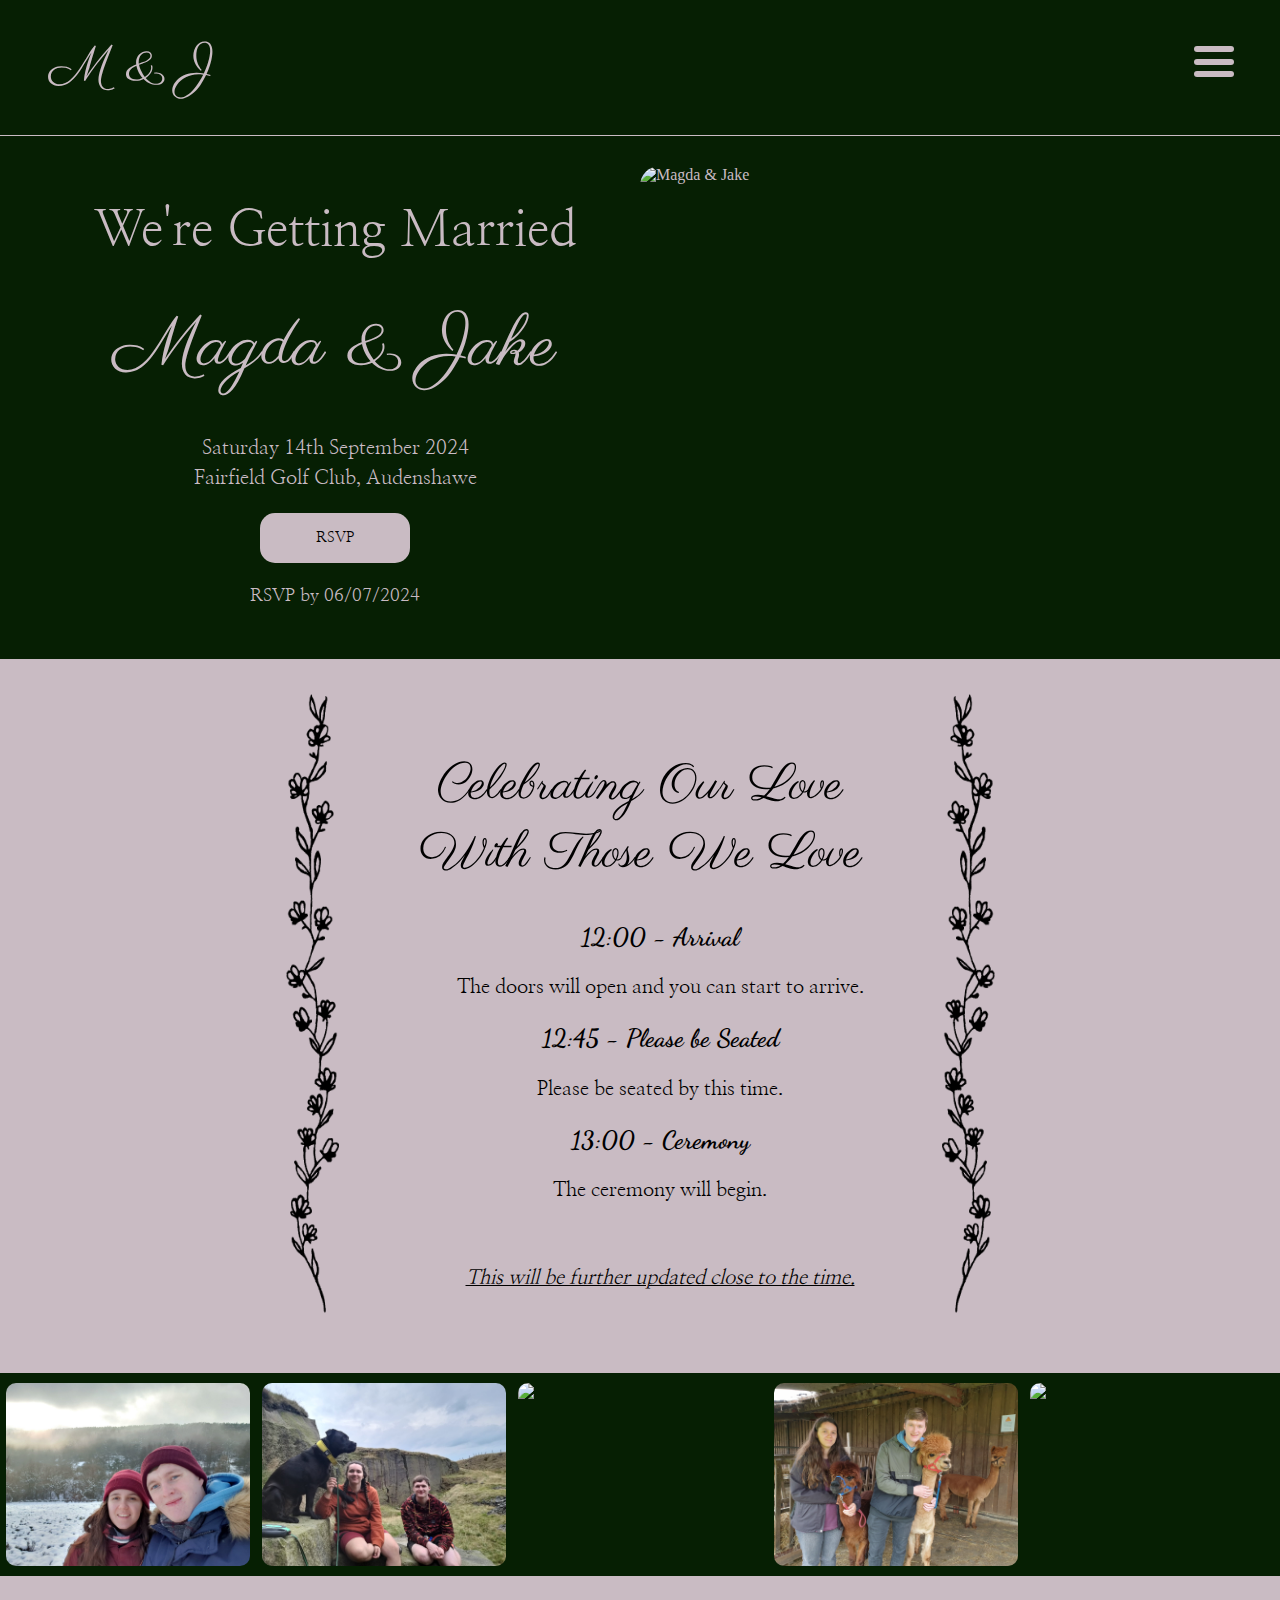
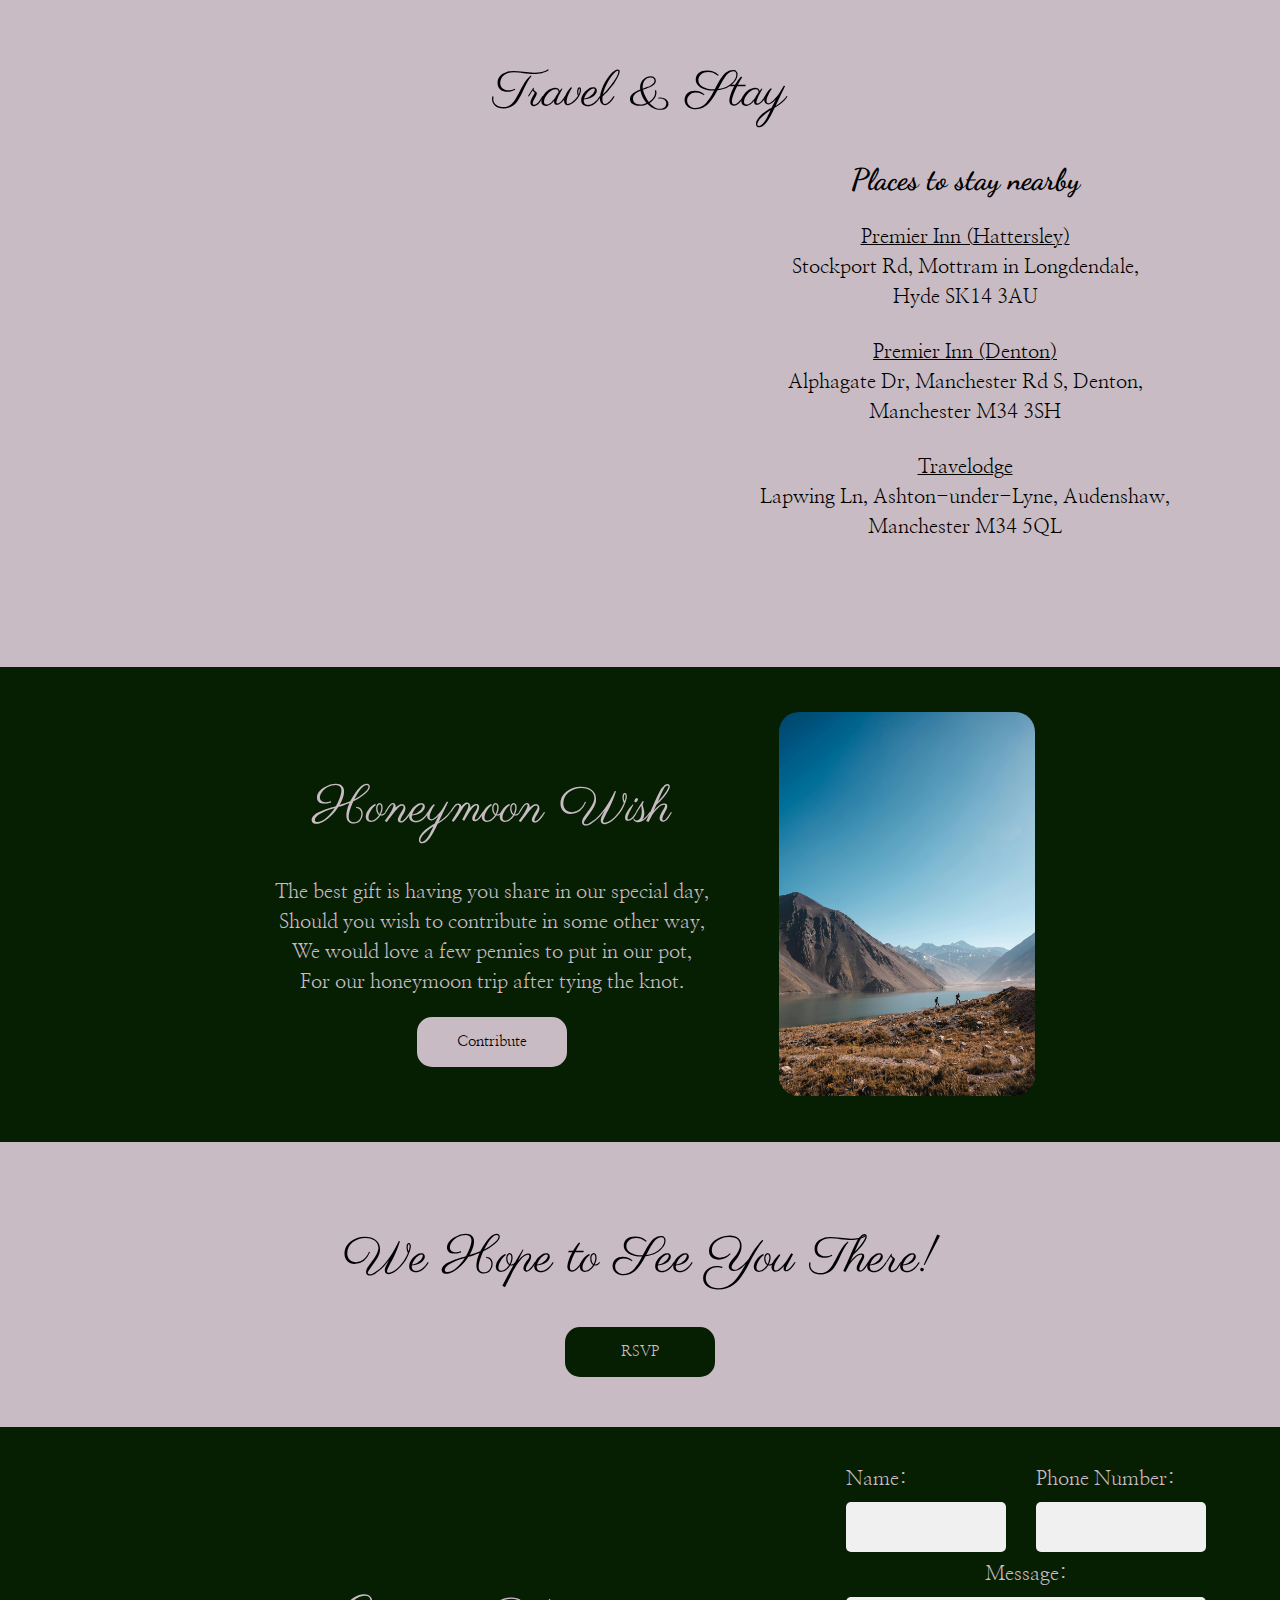
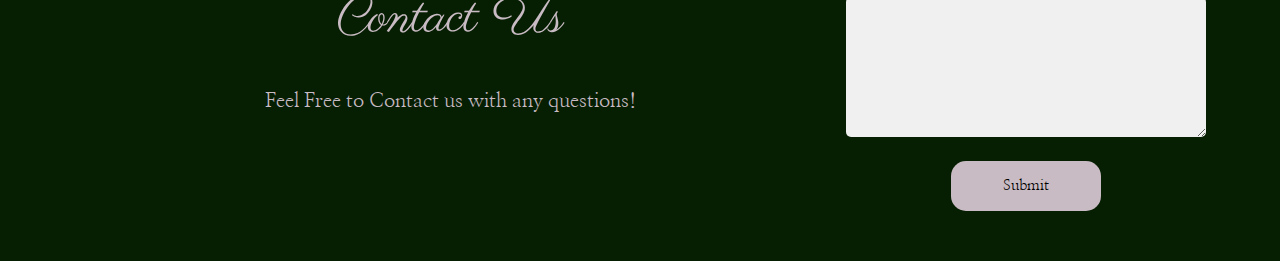
==== commit 9d5179fe: "Phone number formatting" ====
--- a/index.html
+++ b/index.html
@@ -192,13 +192,13 @@
                     <div>
                         <label>Name: </label>
                         <br>
-                        <input class="footerInput" type="text" id="name" name="name">
+                        <input class="footerInput" type="text" id="name" name="Name" required>
                     </div>
                     
                     <div>
-                        <label>E-Mail: </label>
+                        <label>Phone Number: </label>
                         <br>
-                        <input class="footerInput" type="text" id="email" name="email">
+                        <input class="footerInput" type="tel" id="phone-no" name="Phone Number" required>
                     </div>
                     
                 </div>
@@ -206,7 +206,7 @@
                 <div class="message">
                     <label>Message: </label>
                     <br>
-                    <textarea id="questions" name="questions"></textarea>
+                    <textarea id="questions" name="Questions" required></textarea>
                 </div>
 
                 <div class="footer-submit">
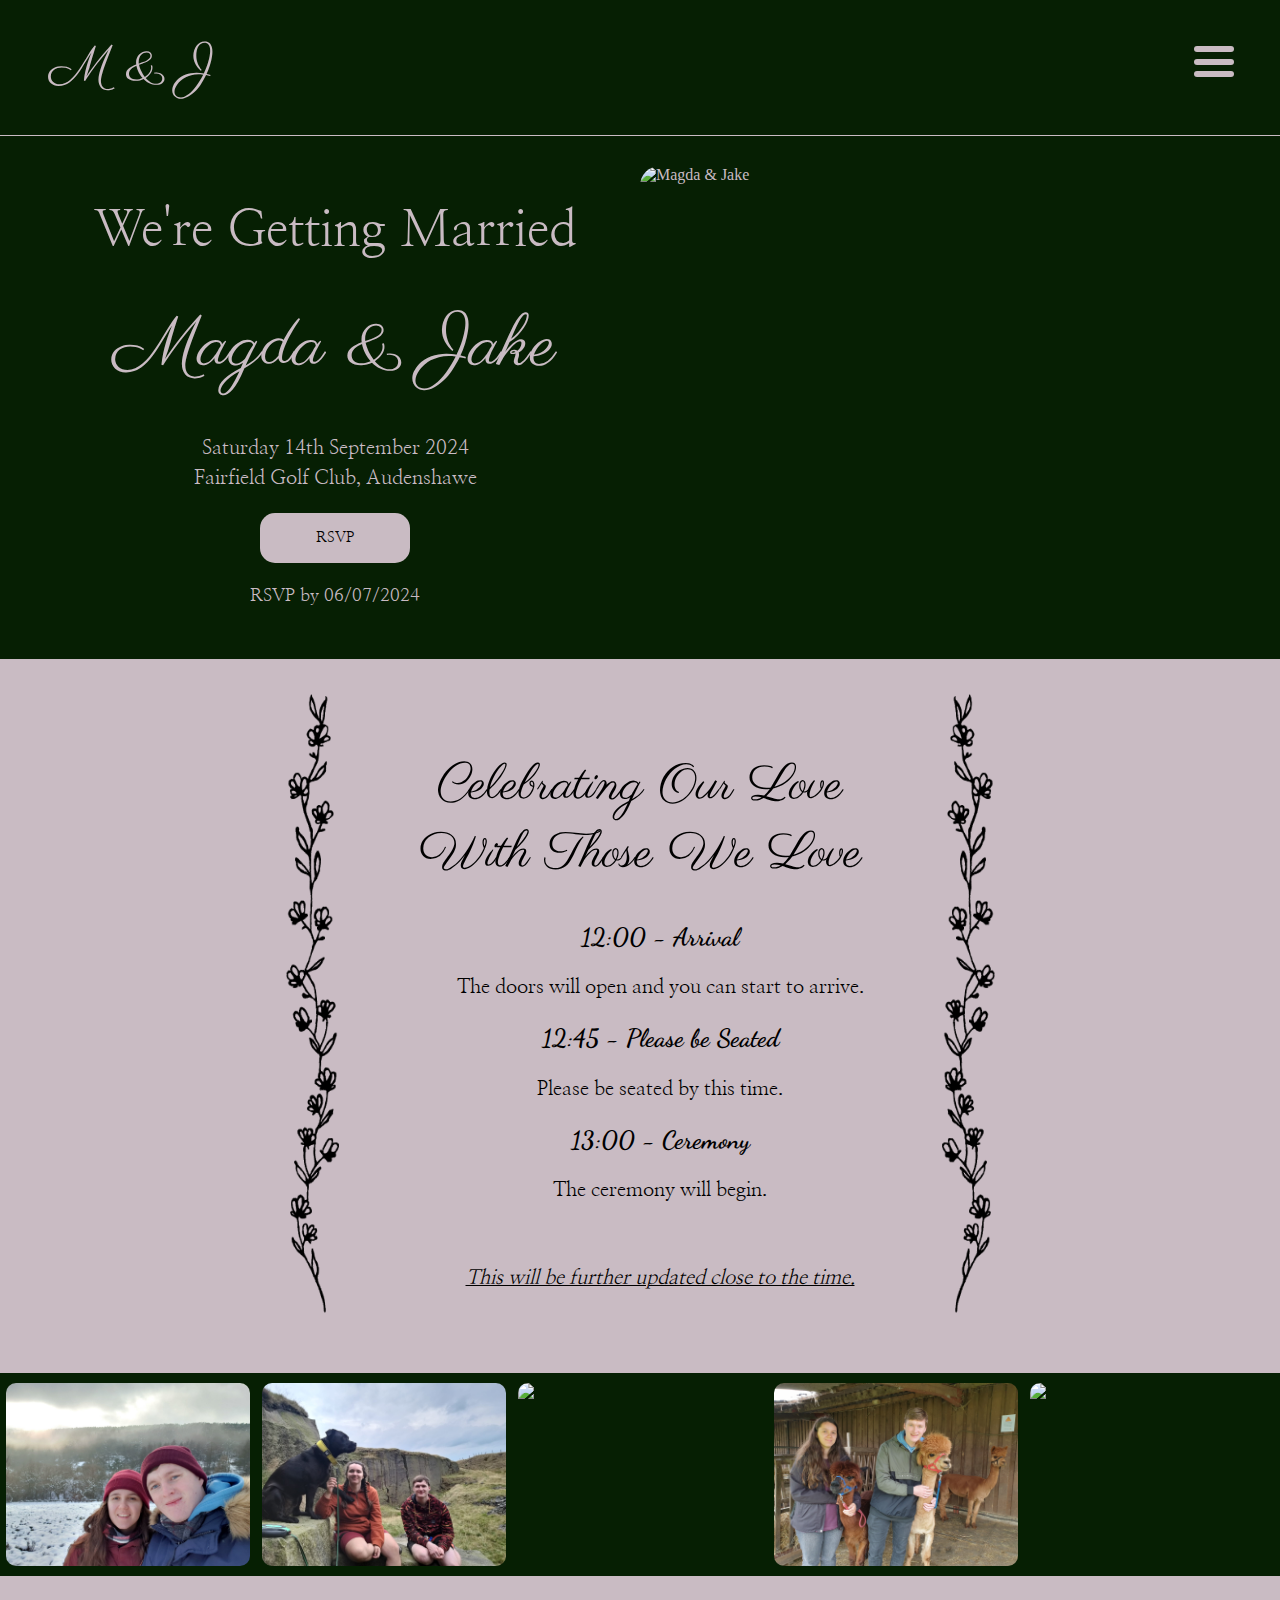
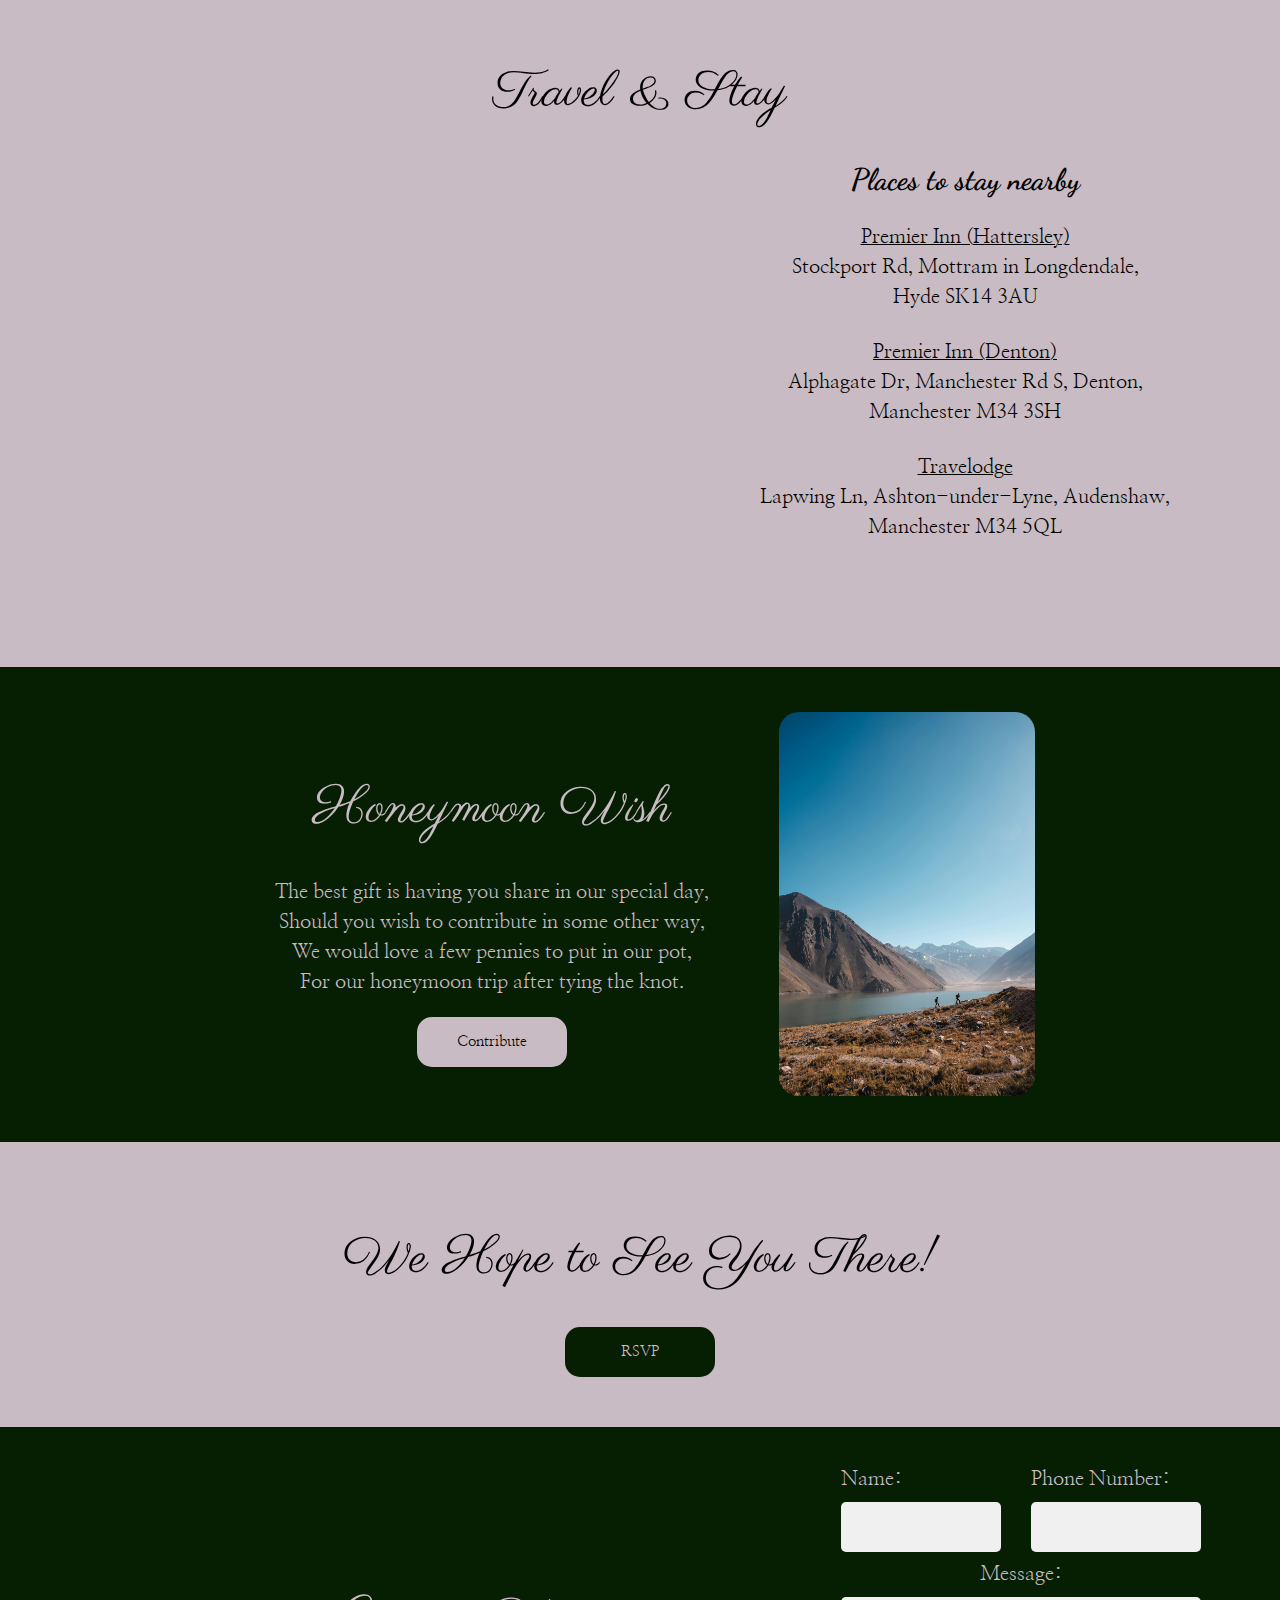
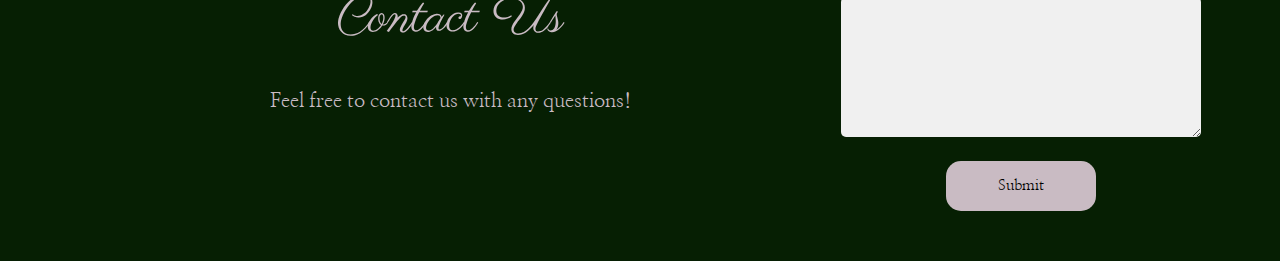
==== commit f1fe0102: "message" ====
--- a/index.html
+++ b/index.html
@@ -181,7 +181,7 @@
         <div class="ms-questions">
             <h1>Contact Us</h1>
             <p>
-                Feel Free to Contact us with any questions!
+                Feel free to contact us with any questions!
             </p>
             
         </div>
